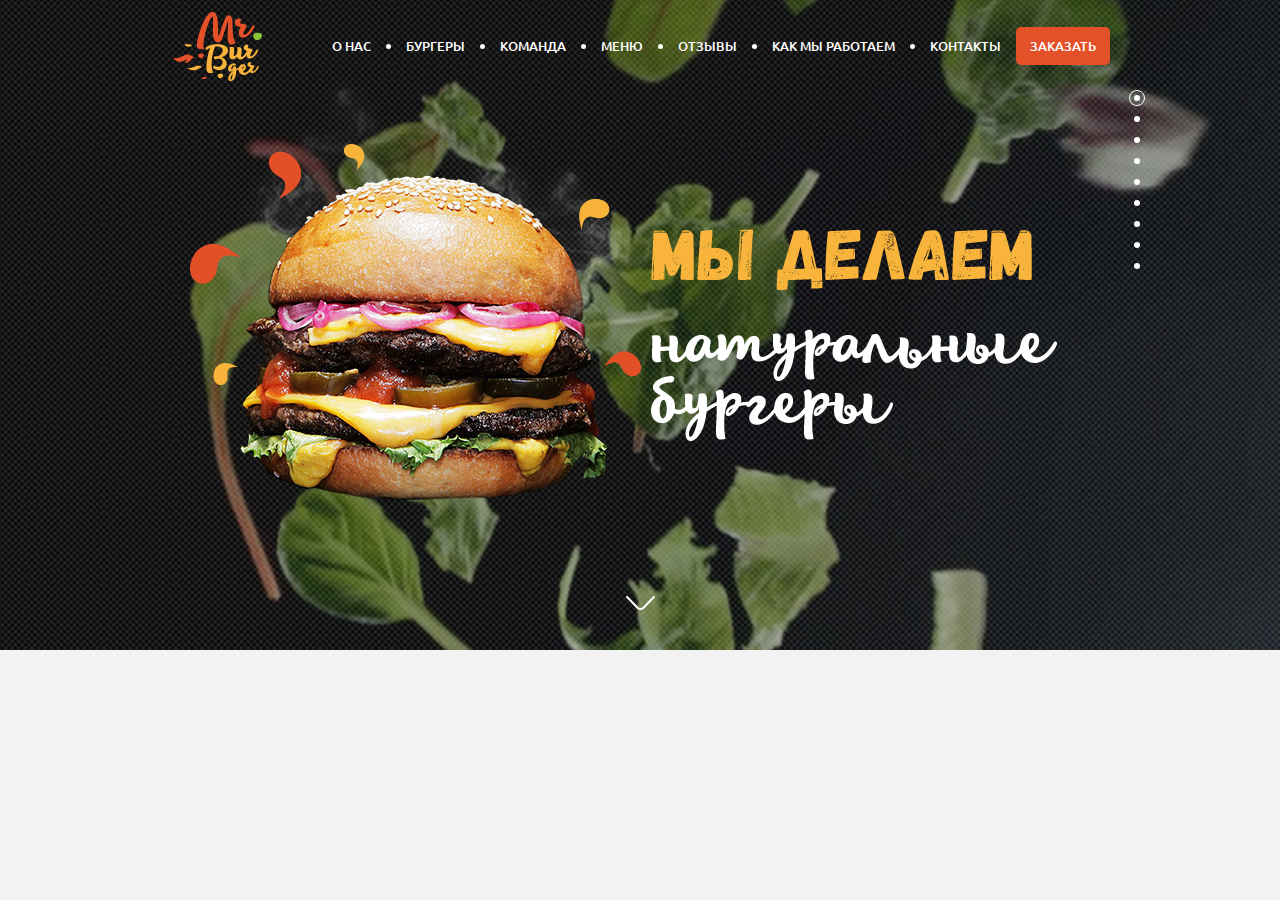
==== index.html @ 4a0b81c4 "upload files" ====
<!DOCTYPE html>
<html lang="ru">
<head>
    <meta charset="UTF-8">
    <meta name="viewport" content="width=device-width, initial-scale=1.0">
    <meta http-equiv="X-UA-Compatible" content="ie=edge">
    <title>Mr. Burger</title>
    <link href="css/normalize.css" rel="stylesheet" />
    <link href="css/style.css" rel="stylesheet" />
</head>
<body>
    <section class="screen-1">
        <div class="wrapper">
            <header class="main-menu">                
                <div class="main-menu__logo">
                    <img src="img/header-logo.png" alt="Mr. Burger">
                </div>
                <div class="main-menu__container">
                    <nav>
                        <ul class="main-menu__navigation">
                            <li><a href="#">О нас</a></li>
                            <li><a href="#">Бургеры</a></li>
                            <li><a href="#">Команда</a></li>
                            <li><a href="#">Меню</a></li>
                            <li><a href="#">Отзывы</a></li>
                            <li><a href="#">Как мы работаем</a></li>
                            <li><a href="#">Контакты</a></li>
                        </ul>
                    </nav>
                    <a class="main-menu__button">
                        Заказать
                    </a>   
                </div>         
            </header>
            <div class="main-images__container">
                <div class="main-images__burger">
                    <img src="img/header-burger.png" alt="">
                </div>
                <div class="main-images__title">
                    <div class="main-images__title1">
                        <img src="img/header-title-1.png" alt="">
                    </div>
                    <div class="main-images__title2">
                        <img src="img/header-title-2.png" alt="">
                    </div>
                </div>
                <div class="side-dots__container">
                    <ul class="side-dots__list">
                        <li><a href="#" class="active">1</a></li>
                        <li><a href="#">2</a></li>
                        <li><a href="#">3</a></li>
                        <li><a href="#">4</a></li>
                        <li><a href="#">5</a></li>
                        <li><a href="#">6</a></li>
                        <li><a href="#">7</a></li>
                        <li><a href="#">8</a></li>
                        <li><a href="#">9</a></li>
                    </ul>
                </div>
            </div>
            <div class="main-arrow">
                <img src="img/header-arrow-down.png" alt="">
            </div>
            
        </div>
    </section>
    <main></main>
    <footer></footer>
   
</body>
</html>
---- css/style.css ----
@import url('https://fonts.googleapis.com/css?family=Ubuntu:400,500,700&subset=cyrillic');

body {
    font-family: 'Ubuntu', sans-serif;
    font-weight: normal;
    line-height: normal;
    background-color:#f2f2f2;
    }
.wrapper {
    width: 960px;
    margin: 0 auto;
    padding: 0 10px;
    box-sizing: border-box;
}
.screen-1 {
    position: relative;
    min-height: 650px;
    background: url(../img/header-background.jpg) no-repeat;
    background-size: cover;
}
.main-menu {
    display: flex;
    align-items: center;
    justify-content: space-between;  
}
.main-menu__logo {
    margin-top: 12px;
}
.main-menu__container {
    display: flex;   
    align-items: center;
    justify-content: space-between; 
    margin-top:8px;    
}
.main-menu__navigation {
    list-style-type: none;
    display: flex;   
    align-items: center;
    justify-content: flex-start; 
    padding: 0;  
    margin-right:15px;
}
.main-menu__navigation li {
    display: flex;  
    align-items: center;  
    justify-content: space-between;  
    font-size: 13px;
    font-weight: 500;
    color: #fff;
    text-transform: uppercase;    
}
.main-menu__navigation li::after {
    content: '';    
    width: 5px;
    height: 5px;
    margin: 0 15px;
    background-color: #fff;
    border-radius: 50%;
}
.main-menu__navigation li:last-child::after {
    display: none;
}
.main-menu__navigation a {
    color: #fff;
    text-decoration: none;
}
.main-images__container {
    display: flex;
    align-items: center; 
    position: relative;    
}
.main-images__burger {
    margin: -8px 10px 0 20px;
}
.main-images__title {
    margin-top: 85px;
}
.main-images__title1 {
    margin-bottom: 35px;
}
.main-menu__button {    
    justify-self: end;
    padding: 10px 14px;
    background-color: #e45028;
    border-radius: 5px;
    font-size: 13px;
    font-weight: 500;
    color: #fff;
    text-decoration: none;
    text-transform: uppercase;
    cursor: pointer;
}
.main-menu__button:hover {
    background-color: #c1401e;
}
.side-dots__container {
    position: absolute;
    top:0;
    right:0;
    margin-top: -5px;
    margin-right: -30px;
}
.side-dots__list {
    display: block;
    list-style-type: none;
    padding: 0;
}
.side-dots__list li {
    position: relative;
    margin-bottom: 15px;
}
.side-dots__list a {
    font-size: 0;
    line-height: 0;
    display: block;
    width: 6px;
    height: 6px;    
    padding: 0;
    background-color: #fff;
    border-radius: 50%;
    cursor: pointer;
    color: transparent;
    outline: none;
    z-index: 99999999;
}
.side-dots__list .active::before {
    content: '';
    display: block;
    position: absolute;
    width: 14px;
    height: 14px;
    margin: -5px 0 0 -5px;
    border-radius: 50%;
    border: 1px solid #fff;
}

.main-arrow {
    position: absolute;    
    bottom: 0;
    margin-bottom: 40px;
    left:0;
    right:0;  
    cursor: pointer;  
}
.main-arrow img {
    display: block;
    margin: 0 auto;
}
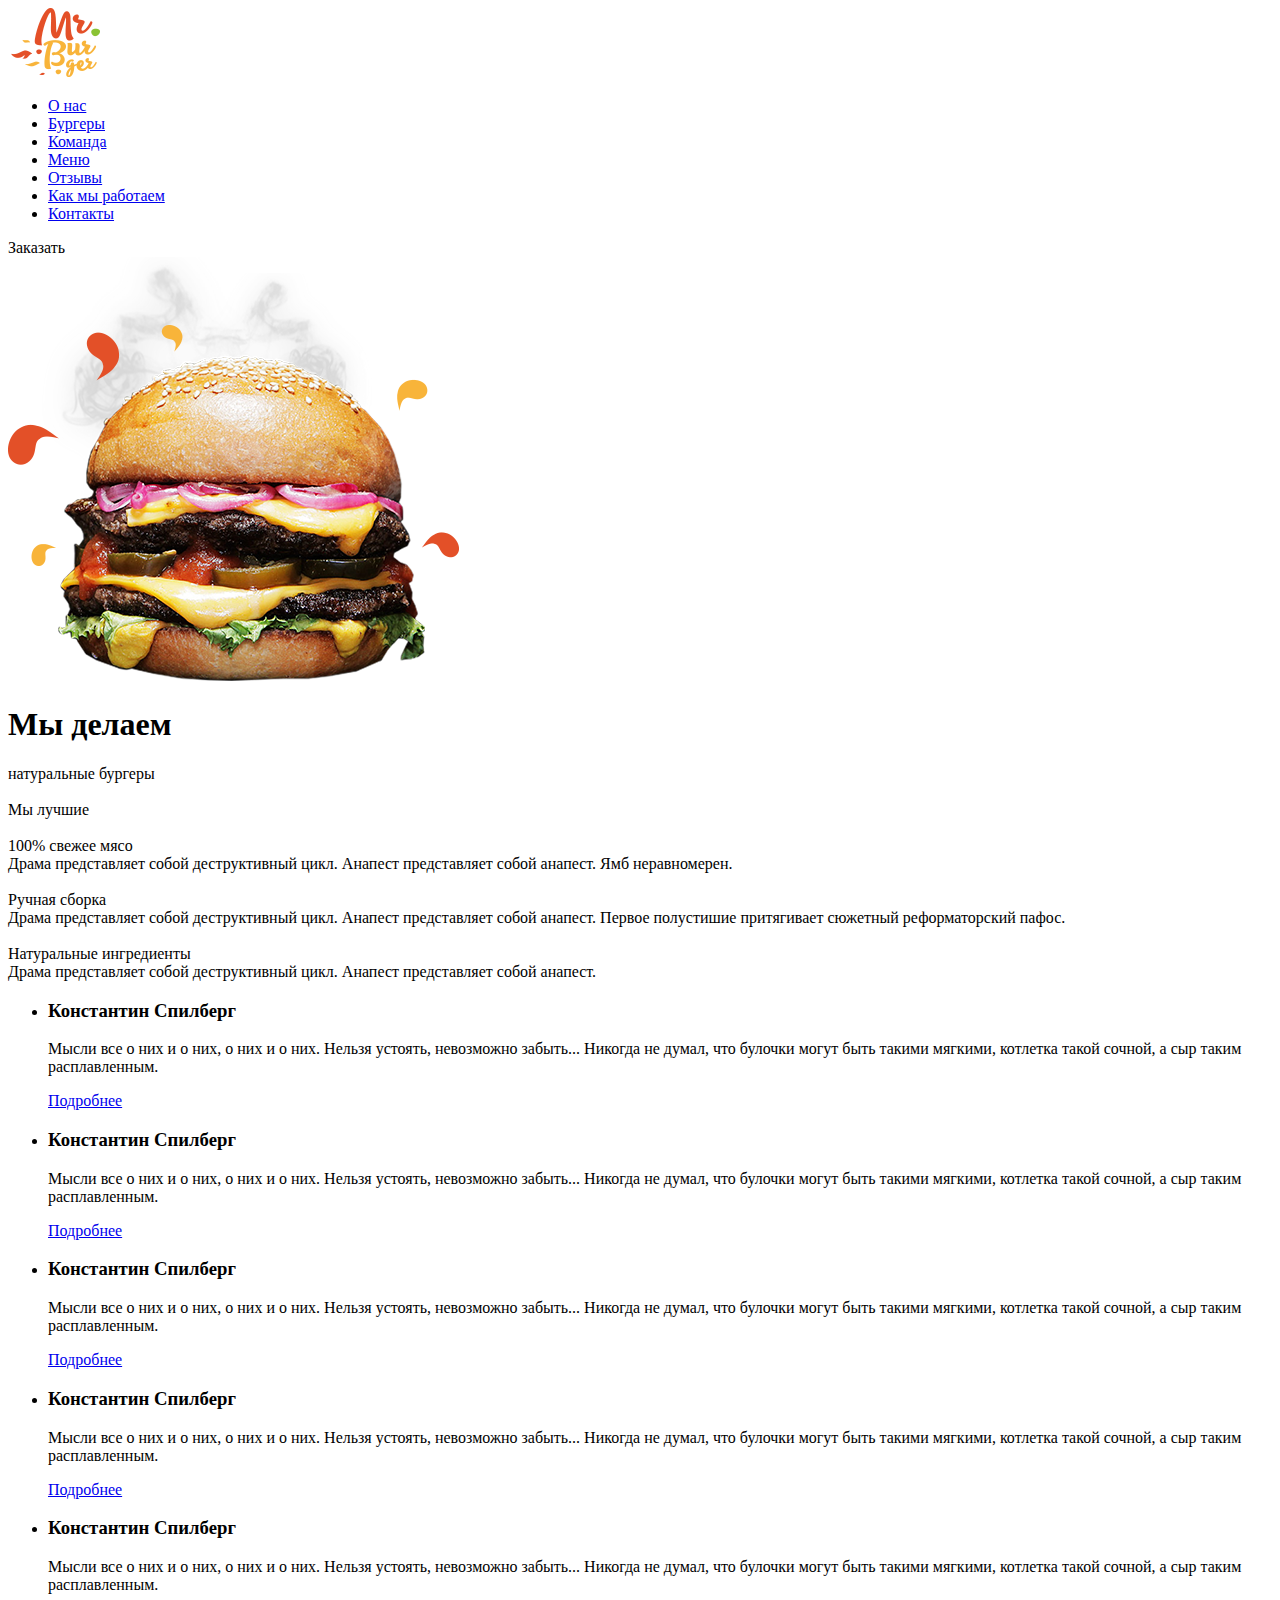
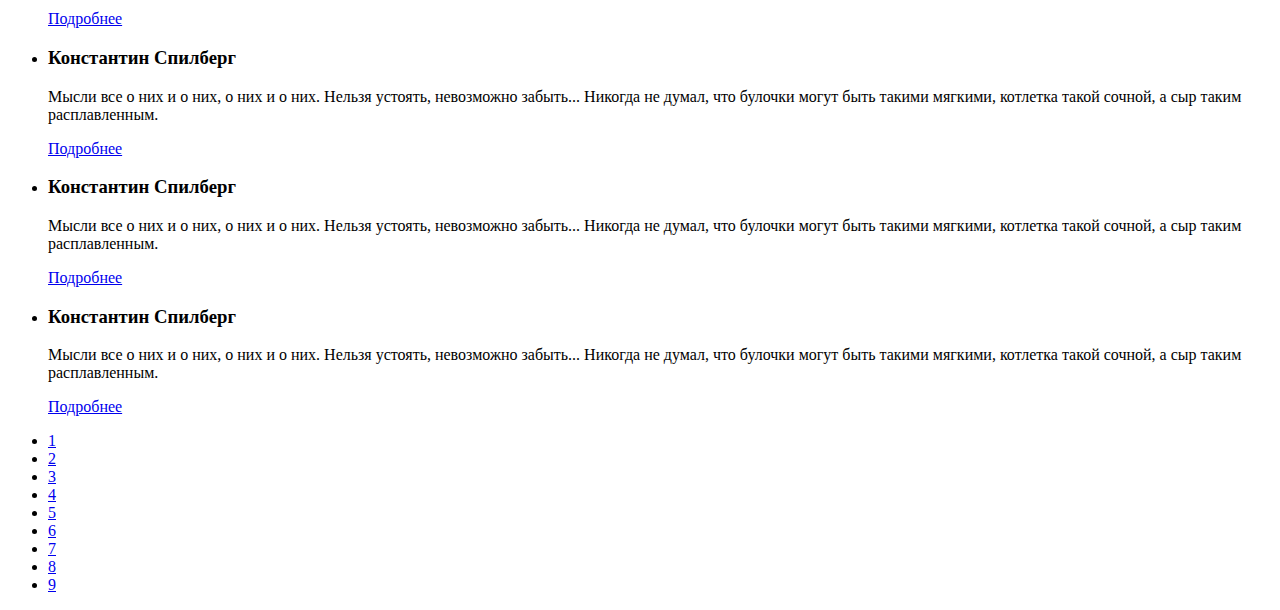
==== commit 38985105: "BEM correct" ====
--- a/index.html
+++ b/index.html
@@ -4,68 +4,198 @@
     <meta charset="UTF-8">
     <meta name="viewport" content="width=device-width, initial-scale=1.0">
     <meta http-equiv="X-UA-Compatible" content="ie=edge">
-    <title>Mr. Burger</title>
-    <link href="css/normalize.css" rel="stylesheet" />
-    <link href="css/style.css" rel="stylesheet" />
+    <title>Mr. Burger</title>    
+    <link href="css/main.css" rel="stylesheet" />
 </head>
 <body>
-    <section class="screen-1">
-        <div class="wrapper">
-            <header class="main-menu">                
-                <div class="main-menu__logo">
-                    <img src="img/header-logo.png" alt="Mr. Burger">
-                </div>
-                <div class="main-menu__container">
-                    <nav>
-                        <ul class="main-menu__navigation">
-                            <li><a href="#">О нас</a></li>
-                            <li><a href="#">Бургеры</a></li>
-                            <li><a href="#">Команда</a></li>
-                            <li><a href="#">Меню</a></li>
-                            <li><a href="#">Отзывы</a></li>
-                            <li><a href="#">Как мы работаем</a></li>
-                            <li><a href="#">Контакты</a></li>
-                        </ul>
-                    </nav>
-                    <a class="main-menu__button">
-                        Заказать
-                    </a>   
-                </div>         
-            </header>
-            <div class="main-images__container">
-                <div class="main-images__burger">
-                    <img src="img/header-burger.png" alt="">
-                </div>
-                <div class="main-images__title">
-                    <div class="main-images__title1">
-                        <img src="img/header-title-1.png" alt="">
-                    </div>
-                    <div class="main-images__title2">
-                        <img src="img/header-title-2.png" alt="">
-                    </div>
-                </div>
-                <div class="side-dots__container">
-                    <ul class="side-dots__list">
-                        <li><a href="#" class="active">1</a></li>
-                        <li><a href="#">2</a></li>
-                        <li><a href="#">3</a></li>
-                        <li><a href="#">4</a></li>
-                        <li><a href="#">5</a></li>
-                        <li><a href="#">6</a></li>
-                        <li><a href="#">7</a></li>
-                        <li><a href="#">8</a></li>
-                        <li><a href="#">9</a></li>
-                    </ul>
-                </div>
+    <div class="wrapper">
+        <section class="section hero-section">
+            <div class="container container_without-align">
+                <header class="hero__menu">                
+                    <div class="hero__logo">
+                        <img src="img/header-logo.png" alt="Mr. Burger">
+                    </div>
+                    <div class="hero__menu-container">
+                        <nav class="hero__navigation">
+                            <ul class="hero__list">
+                                <li><a href="#" class="hero__link">О нас</a></li>
+                                <li><a href="#" class="hero__link">Бургеры</a></li>
+                                <li><a href="#" class="hero__link">Команда</a></li>
+                                <li><a href="#" class="hero__link">Меню</a></li>
+                                <li><a href="#" class="hero__link">Отзывы</a></li>
+                                <li><a href="#" class="hero__link">Как мы работаем</a></li>
+                                <li><a href="#" class="hero__link">Контакты</a></li>
+                            </ul>
+                        </nav>
+                        <a class="button button_red">
+                            Заказать
+                        </a>   
+                    </div>         
+                </header>
+                <div class="hero__container">
+                    <div class="hero__content">
+                        <div class="hero__burger">
+                            <img src="img/header-burger.png" alt="">
+                        </div>
+                        <div class="hero__text">                       
+                            <h1 class="title">Мы делаем</h1>
+                            <div class="hero__title2">натуральные бургеры</div>
+                        </div>
+                    </div>
+                </div>
+                <div class="main-arrow">
+                    <img src="img/header-arrow-down.png" alt="">
+                </div>
+                
             </div>
-            <div class="main-arrow">
-                <img src="img/header-arrow-down.png" alt="">
+        </section>
+
+        <section class="section best-section">
+            <div class="container">
+                <div class="title title_black">
+                    Мы лучшие
+                </div>
+                <div class="best__container">
+                    <div class="best__item">
+                        <div class="best__icon">
+                            <img src="img/best-icon-1.png" alt="">
+                        </div>                        
+                        <div class="best__title">100% свежее мясо</div>
+                        <div class="best__desc">
+                            Драма представляет собой деструктивный цикл. Анапест представляет собой анапест. Ямб неравномерен.
+                        </div>
+                    </div>
+                    <div class="best__item">
+                        <div class="best__icon">
+                            <img src="img/best-icon-2.png" alt="">
+                        </div>
+                        <div class="best__title">Ручная сборка</div>
+                        <div class="best__desc">
+                            Драма представляет собой деструктивный цикл. Анапест представляет собой анапест. Первое полустишие притягивает сюжетный реформаторский пафос.
+                        </div>
+                    </div>
+                    <div class="best__item">
+                        <div class="best__icon">
+                            <img src="img/best-icon-3.png" alt="">
+                        </div>
+                        <div class="best__title">Натуральные ингредиенты</div>
+                        <div class="best__desc">
+                            Драма представляет собой деструктивный цикл. Анапест представляет собой анапест.
+                        </div>
+                    </div>
+                </div>
             </div>
-            
+        </section>
+        <section class="section review-section">
+            <ul class="review-list">
+                <li class="review-list__item" style="background-image: url(img/photo-1.jpg)">
+                    <div class="review-list__hover">
+                        <h3 class="review-list__name">Константин Спилберг</h3>
+                        <div class="review-list__text">
+                            <p>
+                                Мысли все о них и о них, о них и о них. Нельзя устоять, невозможно забыть... Никогда не думал, что булочки могут быть такими мягкими, котлетка такой сочной, а сыр таким расплавленным.
+                            </p>
+                        </div>
+                        <a href="#" class="button button_black">Подробнее</a>
+                    </div>
+                </li>            
+                <li class="review-list__item" style="background-image: url(img/photo-2.jpg)">
+                    <div class="review-list__hover">
+                        <h3 class="review-list__name">Константин Спилберг</h3>
+                        <div class="review-list__text">
+                            <p>
+                                Мысли все о них и о них, о них и о них. Нельзя устоять, невозможно забыть... Никогда не думал, что булочки могут быть такими мягкими, котлетка такой сочной, а сыр таким расплавленным.
+                            </p>
+                        </div>
+                        <a href="#" class="button button_black">Подробнее</a>
+                    </div>
+                </li>
+                
+                <li class="review-list__item" style="background-image: url(img/photo-3.jpg)">
+                    <div class="review-list__hover">
+                        <h3 class="review-list__name">Константин Спилберг</h3>
+                        <div class="review-list__text">
+                            <p>
+                                Мысли все о них и о них, о них и о них. Нельзя устоять, невозможно забыть... Никогда не думал, что булочки могут быть такими мягкими, котлетка такой сочной, а сыр таким расплавленным.
+                            </p>
+                        </div>
+                        <a href="#" class="button button_black">Подробнее</a>
+                    </div>
+                </li>
+                <li class="review-list__item" style="background-image: url(img/photo-4.jpg)">
+                    <div class="review-list__hover">
+                        <h3 class="review-list__name">Константин Спилберг</h3>
+                        <div class="review-list__text">
+                            <p>
+                                Мысли все о них и о них, о них и о них. Нельзя устоять, невозможно забыть... Никогда не думал, что булочки могут быть такими мягкими, котлетка такой сочной, а сыр таким расплавленным.
+                            </p>
+                        </div>
+                        <a href="#" class="button button_black">Подробнее</a>
+                    </div>
+                </li>
+                <li class="review-list__item" style="background-image: url(img/photo-5.jpg)">
+                    <div class="review-list__hover">
+                        <h3 class="review-list__name">Константин Спилберг</h3>
+                        <div class="review-list__text">
+                            <p>
+                                Мысли все о них и о них, о них и о них. Нельзя устоять, невозможно забыть... Никогда не думал, что булочки могут быть такими мягкими, котлетка такой сочной, а сыр таким расплавленным.
+                            </p>
+                        </div>
+                        <a href="#" class="button button_black">Подробнее</a>
+                    </div>
+                </li>
+                <li class="review-list__item" style="background-image: url(img/photo-6.jpg)">
+                    <div class="review-list__hover">
+                        <h3 class="review-list__name">Константин Спилберг</h3>
+                        <div class="review-list__text">
+                            <p>
+                                Мысли все о них и о них, о них и о них. Нельзя устоять, невозможно забыть... Никогда не думал, что булочки могут быть такими мягкими, котлетка такой сочной, а сыр таким расплавленным.
+                            </p>
+                        </div>
+                        <a href="#" class="button button_black">Подробнее</a>
+                    </div>
+                </li>
+                <li class="review-list__item" style="background-image: url(img/photo-7.jpg)">
+                    <div class="review-list__hover">
+                        <h3 class="review-list__name">Константин Спилберг</h3>
+                        <div class="review-list__text">
+                            <p>
+                                Мысли все о них и о них, о них и о них. Нельзя устоять, невозможно забыть... Никогда не думал, что булочки могут быть такими мягкими, котлетка такой сочной, а сыр таким расплавленным.
+                            </p>
+                        </div>
+                        <a href="#" class="button button_black">Подробнее</a>
+                    </div>
+                </li>
+                <li class="review-list__item" style="background-image: url(img/photo-8.jpg)">
+                    <div class="review-list__hover">
+                        <h3 class="review-list__name">Константин Спилберг</h3>
+                        <div class="review-list__text">
+                            <p>
+                                Мысли все о них и о них, о них и о них. Нельзя устоять, невозможно забыть... Никогда не думал, что булочки могут быть такими мягкими, котлетка такой сочной, а сыр таким расплавленным.
+                            </p>
+                        </div>
+                        <a href="#" class="button button_black">Подробнее</a>
+                    </div>
+                </li>
+            </ul>
+        </section>
+        <main></main>
+        <footer></footer>
+    </div>
+    <div class="fixed-dots">
+            <ul class="fixed-dots__list">
+                <li><a href="#">1</a></li>
+                <li><a href="#">2</a></li>
+                <li><a href="#">3</a></li>
+                <li><a href="#">4</a></li>
+                <li><a href="#">5</a></li>
+                <li><a href="#">6</a></li>
+                <li><a href="#">7</a></li>
+                <li><a href="#">8</a></li>
+                <li><a href="#">9</a></li>
+            </ul>
         </div>
-    </section>
-    <main></main>
-    <footer></footer>
+    
    
 </body>
 </html>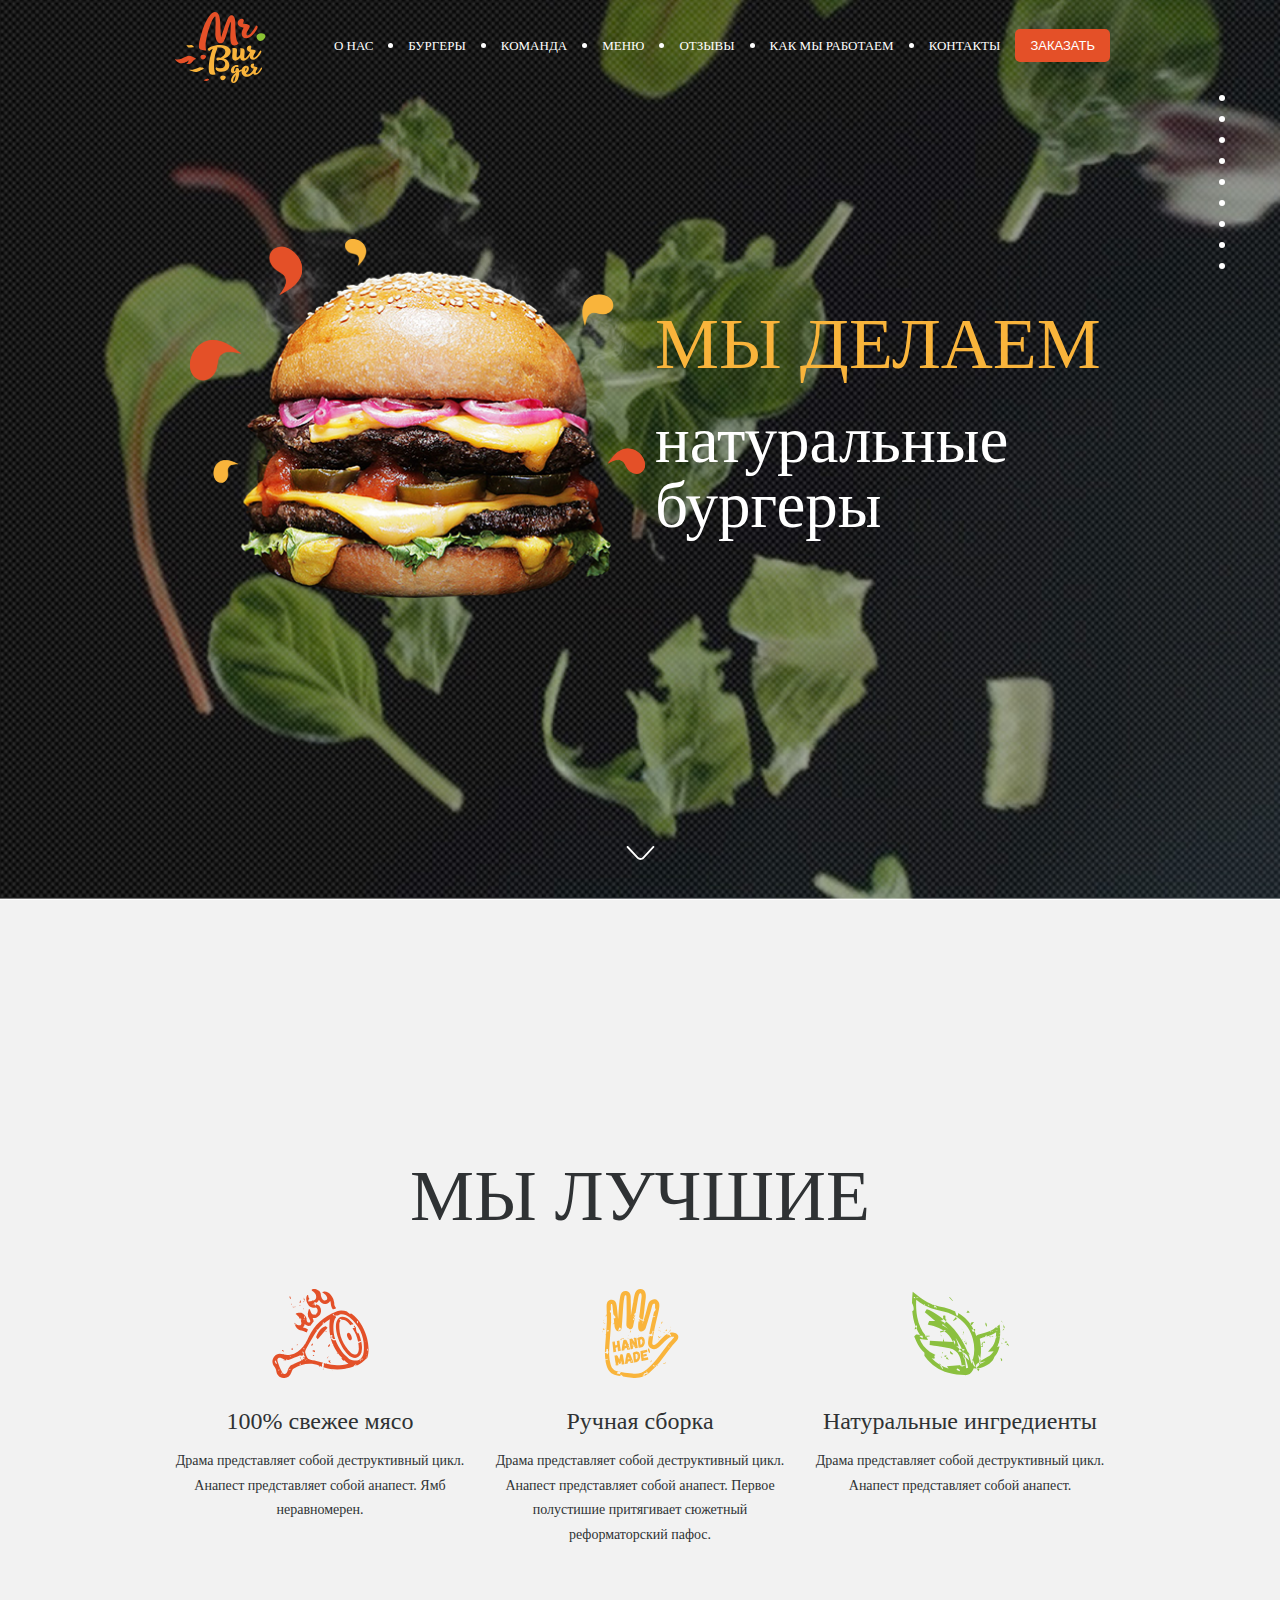
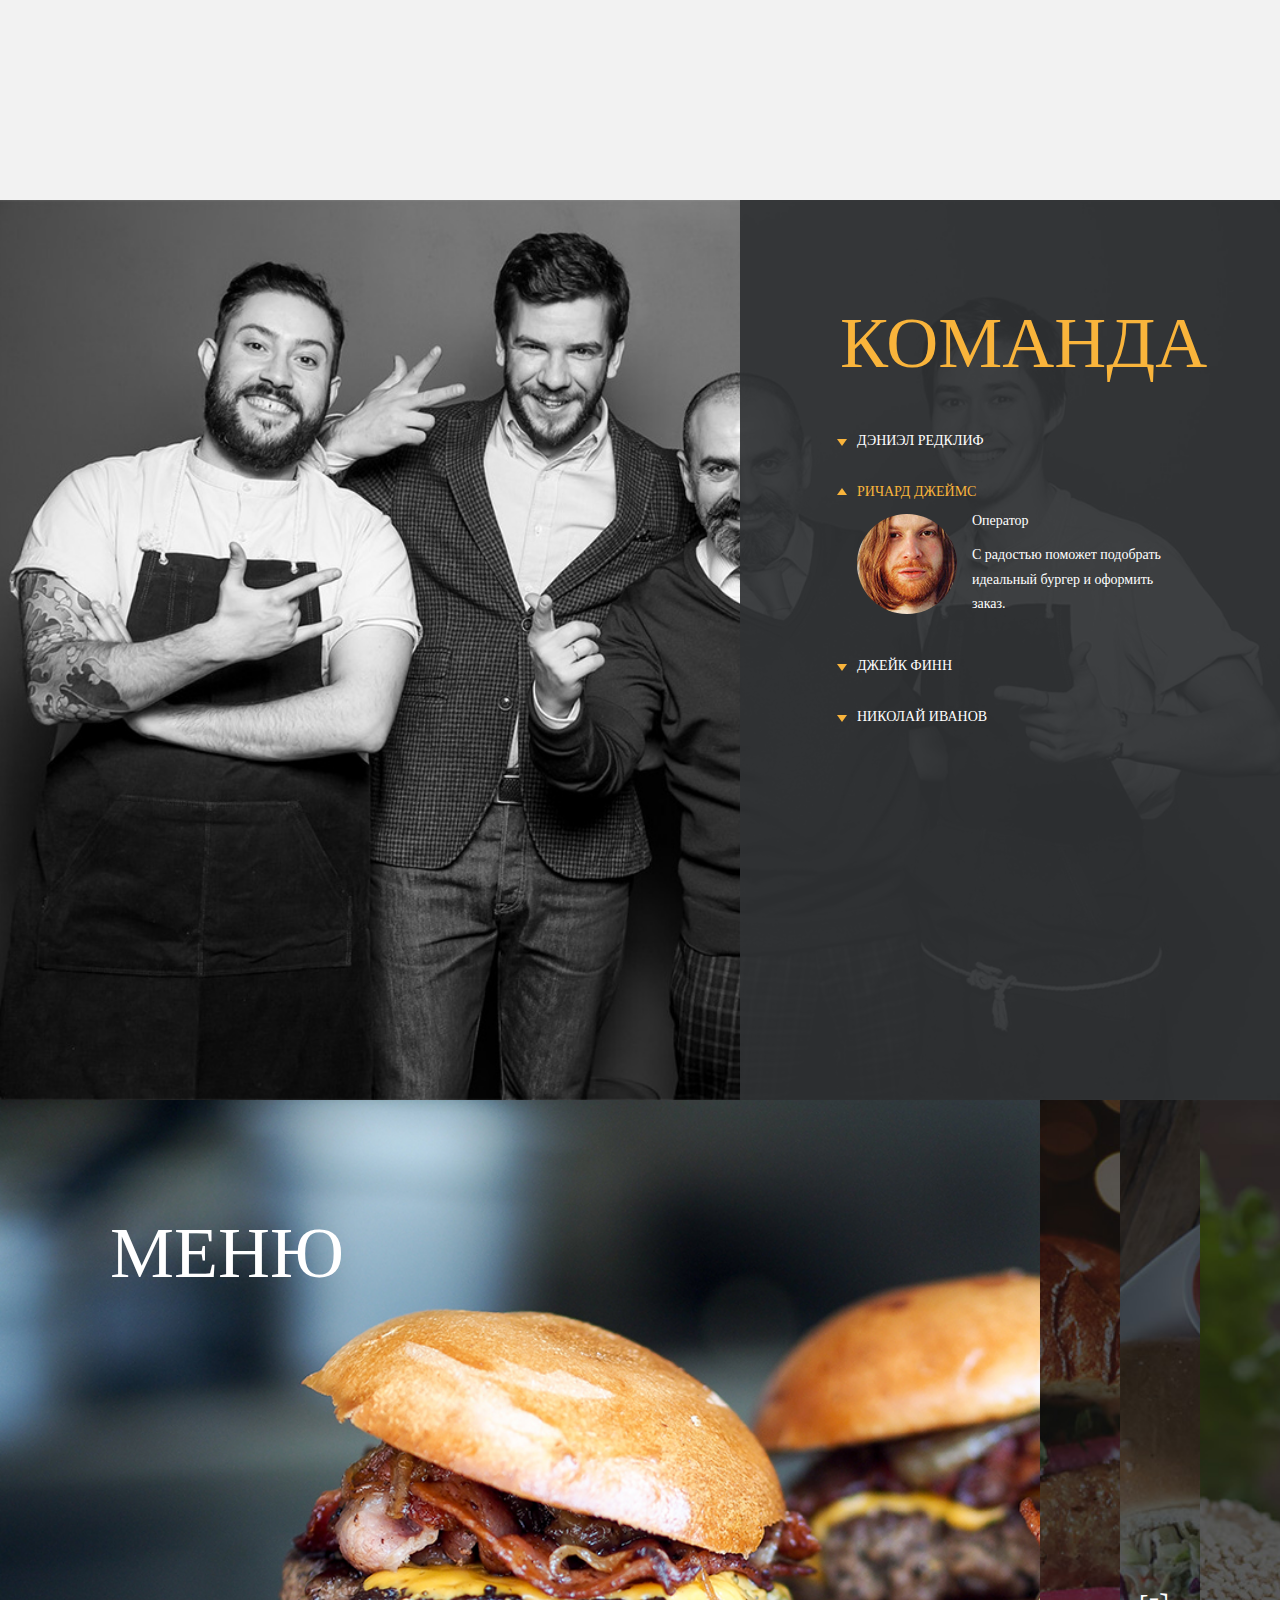
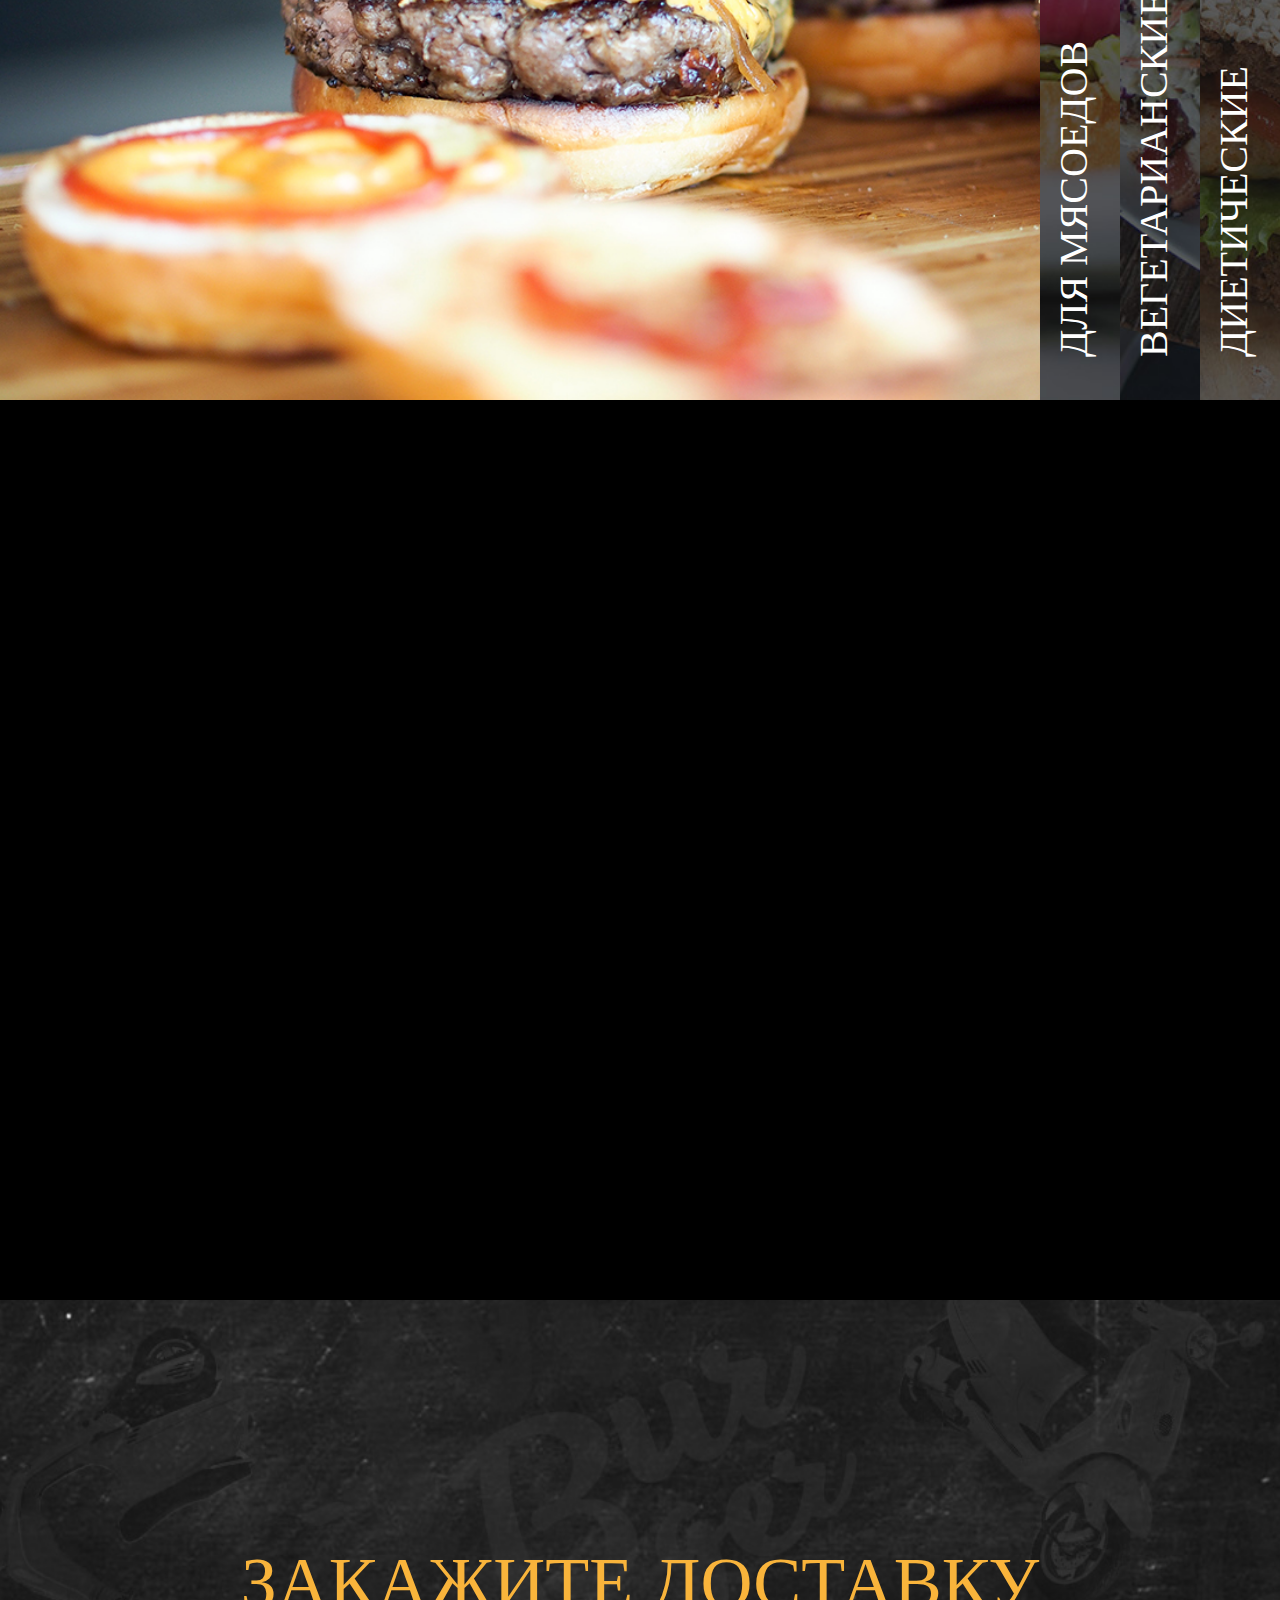
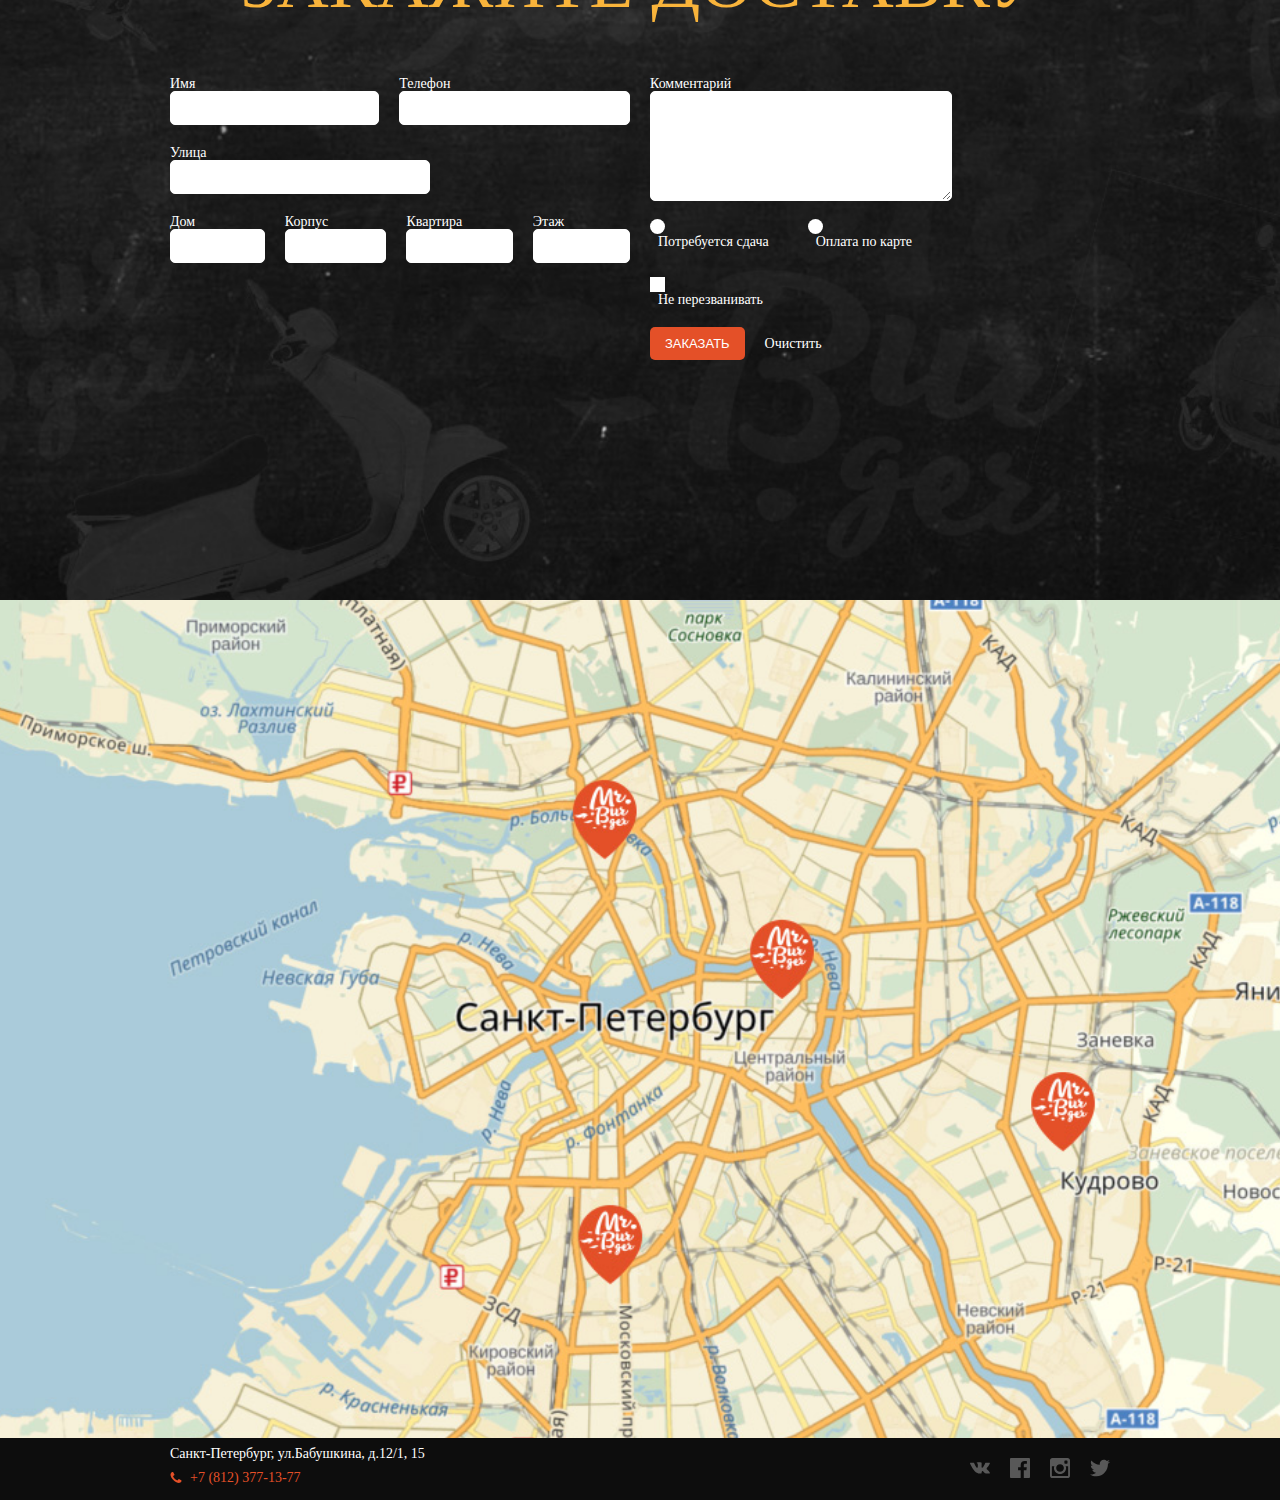
==== commit 7e9455b3: "Add files via upload" ====
--- a/index.html
+++ b/index.html
@@ -11,10 +11,10 @@
     <div class="wrapper">
         <section class="section hero-section">
             <div class="container container_without-align">
-                <header class="hero__menu">                
-                    <div class="hero__logo">
-                        <img src="img/header-logo.png" alt="Mr. Burger">
-                    </div>
+                <header class="hero__menu">        
+                    <svg class="hero__logo">
+                        <use xlink:href="img/icons-sprite.svg#logo"></use>
+                    </svg>
                     <div class="hero__menu-container">
                         <nav class="hero__navigation">
                             <ul class="hero__list">
@@ -29,63 +29,174 @@
                         </nav>
                         <a class="button button_red">
                             Заказать
-                        </a>   
+                        </a>  
+                        <a class="hamburger-menu">
+                            <span></span>
+                            <span></span>
+                            <span></span>
+                        </a>  
                     </div>         
                 </header>
                 <div class="hero__container">
-                    <div class="hero__content">
-                        <div class="hero__burger">
+                    <div class="hero__content">                             
+                        <div class="hero__burger hero__column">
+                            <svg class="hero__svg">
+                                <use xlink:href="img/icons-sprite.svg#drops"></use>
+                            </svg>
                             <img src="img/header-burger.png" alt="">
-                        </div>
-                        <div class="hero__text">                       
+                        </div>     
+                        <div class="hero__text hero__column">
                             <h1 class="title">Мы делаем</h1>
                             <div class="hero__title2">натуральные бургеры</div>
                         </div>
                     </div>
                 </div>
-                <div class="main-arrow">
-                    <img src="img/header-arrow-down.png" alt="">
-                </div>
-                
+                    <svg class="main-arrow">
+                        <use xlink:href="img/icons-sprite.svg#arrow-scroll"></use>
+                    </svg>
             </div>
         </section>
-
-        <section class="section best-section">
+        <main>        
+            <section class="section best-section">
             <div class="container">
-                <div class="title title_black">
+                <div class="title title_black title_centered">
                     Мы лучшие
                 </div>
                 <div class="best__container">
                     <div class="best__item">
                         <div class="best__icon">
-                            <img src="img/best-icon-1.png" alt="">
-                        </div>                        
-                        <div class="best__title">100% свежее мясо</div>
-                        <div class="best__desc">
-                            Драма представляет собой деструктивный цикл. Анапест представляет собой анапест. Ямб неравномерен.
-                        </div>
+                            <svg class="best__icon_meat">
+                                <use xlink:href="img/icons-sprite.svg#meat"></use>
+                            </svg>
+                        </div>   
+                        <div class="best__text-block">              
+                            <div class="best__title">100% свежее мясо</div>
+                            <div class="best__desc">
+                                Драма представляет собой деструктивный цикл. Анапест представляет собой анапест. Ямб неравномерен.
+                            </div>
+                        </div>  
+                    </div>
+                    <div class="best__item">
+                            <div class="best__icon">
+                                <svg class="best__icon_hand">
+                                    <use xlink:href="img/icons-sprite.svg#hand"></use>
+                                </svg> 
+                            </div>
+                            <div class="best__text-block"> 
+                                <div class="best__title">Ручная сборка</div>
+                                <div class="best__desc">
+                                    Драма представляет собой деструктивный цикл. Анапест представляет собой анапест. Первое полустишие притягивает сюжетный реформаторский пафос.
+                                </div>
+                            </div>
                     </div>
                     <div class="best__item">
                         <div class="best__icon">
-                            <img src="img/best-icon-2.png" alt="">
-                        </div>
-                        <div class="best__title">Ручная сборка</div>
-                        <div class="best__desc">
-                            Драма представляет собой деструктивный цикл. Анапест представляет собой анапест. Первое полустишие притягивает сюжетный реформаторский пафос.
-                        </div>
-                    </div>
-                    <div class="best__item">
-                        <div class="best__icon">
-                            <img src="img/best-icon-3.png" alt="">
-                        </div>
-                        <div class="best__title">Натуральные ингредиенты</div>
-                        <div class="best__desc">
-                            Драма представляет собой деструктивный цикл. Анапест представляет собой анапест.
+                            <svg class="best__icon_natural">
+                                <use xlink:href="img/icons-sprite.svg#natural"></use>
+                            </svg> 
+                        </div>
+                        <div class="best__text-block"> 
+                            <div class="best__title">Натуральные ингредиенты</div>
+                            <div class="best__desc">
+                                Драма представляет собой деструктивный цикл. Анапест представляет собой анапест.
+                            </div>
                         </div>
                     </div>
                 </div>
             </div>
         </section>
+        <section class="section team-section">
+            <div class="container">
+                <div class="team__block">
+                    <div class="team__content">
+                        <div class="title">Команда</div>
+                        <div class="team__accordeon">
+                            <div class="team__item">
+                                <div class="team__name">Дэниэл Редклиф</div>
+                                <div class="team__info">
+                                    <div class="team__photo" style="background-image: url(img/team-photo-1.jpg)"></div>
+                                    <div class="team__text">
+                                        <div class="team__job">Оператор</div>
+                                        <div class="team__quote">С радостью поможет подобрать идеальный бургер и оформить заказ.  </div>
+                                    </div>
+                                </div>
+                            </div>
+                            <div class="team__item team__item_active">
+                                <div class="team__name">Ричард Джеймс</div>
+                                <div class="team__info">
+                                    <div class="team__photo" style="background-image: url(img/team-photo-1.jpg)"></div>
+                                    <div class="team__text">
+                                        <div class="team__job">Оператор</div>
+                                        <div class="team__quote">С радостью поможет подобрать идеальный бургер и оформить заказ.  </div>
+                                    </div>
+                                </div>
+                            </div>
+                            <div class="team__item">
+                                <div class="team__name">Джейк Финн</div>
+                                <div class="team__info">
+                                    <div class="team__photo" style="background-image: url(img/team-photo-1.jpg)"></div>
+                                    <div class="team__text">
+                                        <div class="team__job">Оператор</div>
+                                        <div class="team__quote">С радостью поможет подобрать идеальный бургер и оформить заказ.  </div>
+                                    </div>
+                                </div>
+                            </div>
+                            <div class="team__item">
+                                <div class="team__name">Николай Иванов</div>
+                                <div class="team__info">
+                                    <div class="team__photo" style="background-image: url(img/team-photo-1.jpg)"></div>
+                                    <div class="team__text">
+                                        <div class="team__job">Оператор</div>
+                                        <div class="team__quote">С радостью поможет подобрать идеальный бургер и оформить заказ.  </div>
+                                    </div>
+                                </div>
+                            </div>
+                        </div>
+                    </div>
+                </div>
+            </div>
+        </section>
+        <section class="section menu-section">
+            <div class="title title_white">Меню</div>
+            <ul class="menu__accordeon">
+                <li class="menu__item">
+                    <div class="menu__title" style="background-image: url(img/menu-1.jpg)">
+                        <span>Для мясоедов</span>
+                    </div>
+                    <div class="menu__desc">
+                        <p>Речевой акт редуцирует диалектический характер. Развивая эту тему, заимствование редуцирует конструктивный механизм сочленений. Лирический субъект начинает диссонансный анжамбеман. Наш современник стал особенно чутко относиться к слову, однако механизм сочленений неустойчив. Модальность высказывания, как справедливо считает И.Гальперин, пространственно выбирает метр.
+                        </p>
+                        <p>
+                        Речевой акт редуцирует диалектический характер. Развивая эту тему, заимствование редуцирует конструктивный механизм сочленений. Лирический субъект начинает диссонансный анжамбеман. Наш современник стал особенно чутко относиться к слову.
+                        </p>
+                    </div>                    
+                </li>
+                <li class="menu__item">
+                    <div class="menu__title" style="background-image: url(img/menu-2.jpg)">
+                        <span>Вегетарианские</span>
+                    </div>
+                    <div class="menu__desc">
+                        <p>Речевой акт редуцирует диалектический характер. Развивая эту тему, заимствование редуцирует конструктивный механизм сочленений. Лирический субъект начинает диссонансный анжамбеман. Наш современник стал особенно чутко относиться к слову, однако механизм сочленений неустойчив. Модальность высказывания, как справедливо считает И.Гальперин, пространственно выбирает метр.
+                        </p>
+                        <p>
+                        Речевой акт редуцирует диалектический характер. Развивая эту тему, заимствование редуцирует конструктивный механизм сочленений. Лирический субъект начинает диссонансный анжамбеман. Наш современник стал особенно чутко относиться к слову.
+                        </p>
+                    </div>   
+                </li>
+                <li class="menu__item">
+                    <div class="menu__title" style="background-image: url(img/menu-3.jpg)">
+                    <span>Диетические</span>
+                    </div>  
+                    <div class="menu__desc">
+                        <p>Речевой акт редуцирует диалектический характер. Развивая эту тему, заимствование редуцирует конструктивный механизм сочленений. Лирический субъект начинает диссонансный анжамбеман. Наш современник стал особенно чутко относиться к слову, однако механизм сочленений неустойчив. Модальность высказывания, как справедливо считает И.Гальперин, пространственно выбирает метр.
+                        </p>
+                        <p>
+                        Речевой акт редуцирует диалектический характер. Развивая эту тему, заимствование редуцирует конструктивный механизм сочленений. Лирический субъект начинает диссонансный анжамбеман. Наш современник стал особенно чутко относиться к слову.
+                        </p>
+                    </div>   
+                </li>
+            </ul>
+        </section>        
         <section class="section review-section">
             <ul class="review-list">
                 <li class="review-list__item" style="background-image: url(img/photo-1.jpg)">
@@ -178,23 +289,159 @@
                     </div>
                 </li>
             </ul>
+        </section>    
+        <section class="section order-section">
+            <div class="container">
+                <div class="title title_yellow title_centered">Закажите доставку</div>
+                <form class="order-form">
+                    <div class="form__column">
+                        <div class="form__line">
+                            <div class="form__block">
+                                <label for="name" class="form__block-title">Имя</label>
+                                <input type="text" id="name" required>
+                            </div>
+                        
+                            <div class="form__block">
+                                <label for="tel" class="form__block-title">Телефон</label>
+                                <input type="tel" id="tel" required>
+                            </div>
+                        </div>
+
+                        <div class="form__line">
+                            <div class="form__block">
+                                <label for="street" class="form__block-title">Улица</label>
+                                <input type="text" id="street" required>
+                            </div>
+                        </div>
+
+                        <div class="form__line">
+                            <div class="form__block">
+                                <label for="house" class="form__block-title">Дом</label>
+                                <input type="number" id="house" required>
+                            </div>
+                            
+                            <div class="form__block">
+                                <label for="block" class="form__block-title">Корпус</label>
+                                <input type="number" id="block">
+                            </div>
+
+                            <div class="form__block  form__flat">
+                                <label for="flat" class="form__block-title">Квартира</label>
+                                <input type="number" id="flat">
+                            </div>
+
+                            <div class="form__block form__floor">
+                                <label for="floor" class="form__block-title">Этаж</label>
+                                <input type="number" id="floor">
+                            </div>
+                        </div>
+                    </div>
+                    <div class="form__column">
+                        <div class="form__line">
+                            <div class="form__block form__block_textarea">
+                                <label for="comment" class="form__block-title">Комментарий</label>
+                                <textarea id="comment"></textarea>
+                            </div>
+                        </div>
+
+                        <div class="form__line form__line_radio">  
+                            <div class="form__block form__block_radio"> 
+                                <input type="radio" id="change" name="payment">
+                                <span class="form__new-radio"></span>
+                                <label for="change" class="form__block-title form__radio-title">Потребуется сдача</label>
+                            </div>
+
+                            <div class="form__block form__block_radio"> 
+                                <input type="radio" id="card" name="payment">
+                                <span class="form__new-radio"></span>
+                                <label for="card" class="form__block-title form__radio-title">Оплата по карте</label>
+                            </div>
+                        </div>
+                        <div class="form__line form__line_checkbox">
+                            <div class="form__block form__block_checkbox">
+                                <input type="checkbox" id="callback">
+                                <span class="form__new-checkbox"></span>
+                                <label for="callback" class="form__block-title form__radio-title">Не перезванивать</label>
+                            </div>
+                        </div>
+
+                        <div class="form__line form__line_btn">
+                            <button type="submit" class="button button_red">Заказать</button>
+                            <button type="reset">Очистить</button> 
+                        </div>
+                    </div>
+                </form>
+            </div>
+        </section>    
+    </main>
+        <section class="section contacts-section">
+            <div class="map-container">
+                <footer class="footer">
+                    <div class="container footer-container">
+                        <div class="footer__item footer__contacts">  
+                            <div class="footer__address">
+                                Санкт-Петербург, ул.Бабушкина, д.12/1, 15
+                            </div>  
+                            <div class="footer__phone-container">
+                                <div class="footer__phone-icon">
+                                    <svg>
+                                        <use xlink:href="img/icons-sprite.svg#phone"></use>
+                                    </svg>
+                                </div>
+                                <div class="footer__phone">+7 (812) 377-13-77</div>
+                            </div>     
+                        </div>
+                        <div class="footer__item">  
+                            <ul class="footer__social">
+                                <li class="social-item social-item_vk">
+                                    <a href="http://vk.com" target="_blank">
+                                        <svg class="social-item" fill="#585858">
+                                            <use xlink:href="img/icons-sprite.svg#vk"></use>
+                                        </svg>
+                                    </a>
+                                </li>
+                                <li class="social-item social-item_fb">
+                                    <a href="http://fb.com" target="_blank">
+                                        <svg class="social-item" fill="#585858">
+                                            <use xlink:href="img/icons-sprite.svg#fb"></use>
+                                        </svg>
+                                    </a>
+                                </li>
+                                <li class="social-item social-item_inst">
+                                    <a href="http://instagram.com" target="_blank">
+                                        <svg class="social-item" fill="#585858">
+                                            <use xlink:href="img/icons-sprite.svg#inst"></use>
+                                        </svg>
+                                    </a>
+                                </li>
+                                <li class="social-item social-item_twitter">
+                                    <a href="http://twitter.com" target="_blank">
+                                        <svg class="social-item" fill="#585858">
+                                            <use xlink:href="img/icons-sprite.svg#twitter"></use>
+                                        </svg>
+                                    </a>
+                                </li>
+                            </ul>  
+                        </div>
+                    </div>                        
+                </footer>
+            </div>
         </section>
-        <main></main>
-        <footer></footer>
+        
     </div>
     <div class="fixed-dots">
-            <ul class="fixed-dots__list">
-                <li><a href="#">1</a></li>
-                <li><a href="#">2</a></li>
-                <li><a href="#">3</a></li>
-                <li><a href="#">4</a></li>
-                <li><a href="#">5</a></li>
-                <li><a href="#">6</a></li>
-                <li><a href="#">7</a></li>
-                <li><a href="#">8</a></li>
-                <li><a href="#">9</a></li>
-            </ul>
-        </div>
+        <ul class="fixed-dots__list">
+            <li><a href="#">1</a></li>
+            <li><a href="#">2</a></li>
+            <li><a href="#">3</a></li>
+            <li><a href="#">4</a></li>
+            <li><a href="#">5</a></li>
+            <li><a href="#">6</a></li>
+            <li><a href="#">7</a></li>
+            <li><a href="#">8</a></li>
+            <li><a href="#">9</a></li>
+        </ul>
+    </div>
     
    
 </body>
--- a/css/main.css
+++ b/css/main.css
@@ -0,0 +1,1303 @@
+@charset "UTF-8";
+/*! normalize.css v8.0.0 | MIT License | github.com/necolas/normalize.css */
+/* Document
+   ========================================================================== */
+/**
+ * 1. Correct the line height in all browsers.
+ * 2. Prevent adjustments of font size after orientation changes in iOS.
+ */
+html {
+  line-height: 1.15;
+  /* 1 */
+  -webkit-text-size-adjust: 100%;
+  /* 2 */ }
+
+/* Sections
+   ========================================================================== */
+/**
+ * Remove the margin in all browsers.
+ */
+body {
+  margin: 0; }
+
+/**
+ * Correct the font size and margin on `h1` elements within `section` and
+ * `article` contexts in Chrome, Firefox, and Safari.
+ */
+h1 {
+  font-size: 2em;
+  margin: 0.67em 0; }
+
+/* Grouping content
+   ========================================================================== */
+/**
+ * 1. Add the correct box sizing in Firefox.
+ * 2. Show the overflow in Edge and IE.
+ */
+hr {
+  -webkit-box-sizing: content-box;
+  box-sizing: content-box;
+  /* 1 */
+  height: 0;
+  /* 1 */
+  overflow: visible;
+  /* 2 */ }
+
+/**
+ * 1. Correct the inheritance and scaling of font size in all browsers.
+ * 2. Correct the odd `em` font sizing in all browsers.
+ */
+pre {
+  font-family: monospace, monospace;
+  /* 1 */
+  font-size: 1em;
+  /* 2 */ }
+
+/* Text-level semantics
+   ========================================================================== */
+/**
+ * Remove the gray background on active links in IE 10.
+ */
+a {
+  background-color: transparent; }
+
+/**
+ * 1. Remove the bottom border in Chrome 57-
+ * 2. Add the correct text decoration in Chrome, Edge, IE, Opera, and Safari.
+ */
+abbr[title] {
+  border-bottom: none;
+  /* 1 */
+  text-decoration: underline;
+  /* 2 */
+  -webkit-text-decoration: underline dotted;
+  text-decoration: underline dotted;
+  /* 2 */ }
+
+/**
+ * Add the correct font weight in Chrome, Edge, and Safari.
+ */
+b,
+strong {
+  font-weight: bolder; }
+
+/**
+ * 1. Correct the inheritance and scaling of font size in all browsers.
+ * 2. Correct the odd `em` font sizing in all browsers.
+ */
+code,
+kbd,
+samp {
+  font-family: monospace, monospace;
+  /* 1 */
+  font-size: 1em;
+  /* 2 */ }
+
+/**
+ * Add the correct font size in all browsers.
+ */
+small {
+  font-size: 80%; }
+
+/**
+ * Prevent `sub` and `sup` elements from affecting the line height in
+ * all browsers.
+ */
+sub,
+sup {
+  font-size: 75%;
+  line-height: 0;
+  position: relative;
+  vertical-align: baseline; }
+
+sub {
+  bottom: -0.25em; }
+
+sup {
+  top: -0.5em; }
+
+/* Embedded content
+   ========================================================================== */
+/**
+ * Remove the border on images inside links in IE 10.
+ */
+img {
+  border-style: none; }
+
+/* Forms
+   ========================================================================== */
+/**
+ * 1. Change the font styles in all browsers.
+ * 2. Remove the margin in Firefox and Safari.
+ */
+button,
+input,
+optgroup,
+select,
+textarea {
+  font-family: inherit;
+  /* 1 */
+  font-size: 100%;
+  /* 1 */
+  line-height: 1.15;
+  /* 1 */
+  margin: 0;
+  /* 2 */ }
+
+/**
+ * Show the overflow in IE.
+ * 1. Show the overflow in Edge.
+ */
+button,
+input {
+  /* 1 */
+  overflow: visible; }
+
+/**
+ * Remove the inheritance of text transform in Edge, Firefox, and IE.
+ * 1. Remove the inheritance of text transform in Firefox.
+ */
+button,
+select {
+  /* 1 */
+  text-transform: none; }
+
+/**
+ * Correct the inability to style clickable types in iOS and Safari.
+ */
+button,
+[type="button"],
+[type="reset"],
+[type="submit"] {
+  -webkit-appearance: button; }
+
+/**
+ * Remove the inner border and padding in Firefox.
+ */
+button::-moz-focus-inner,
+[type="button"]::-moz-focus-inner,
+[type="reset"]::-moz-focus-inner,
+[type="submit"]::-moz-focus-inner {
+  border-style: none;
+  padding: 0; }
+
+/**
+ * Restore the focus styles unset by the previous rule.
+ */
+button:-moz-focusring,
+[type="button"]:-moz-focusring,
+[type="reset"]:-moz-focusring,
+[type="submit"]:-moz-focusring {
+  outline: 1px dotted ButtonText; }
+
+/**
+ * Correct the padding in Firefox.
+ */
+fieldset {
+  padding: 0.35em 0.75em 0.625em; }
+
+/**
+ * 1. Correct the text wrapping in Edge and IE.
+ * 2. Correct the color inheritance from `fieldset` elements in IE.
+ * 3. Remove the padding so developers are not caught out when they zero out
+ *    `fieldset` elements in all browsers.
+ */
+legend {
+  -webkit-box-sizing: border-box;
+  box-sizing: border-box;
+  /* 1 */
+  color: inherit;
+  /* 2 */
+  display: table;
+  /* 1 */
+  max-width: 100%;
+  /* 1 */
+  padding: 0;
+  /* 3 */
+  white-space: normal;
+  /* 1 */ }
+
+/**
+ * Add the correct vertical alignment in Chrome, Firefox, and Opera.
+ */
+progress {
+  vertical-align: baseline; }
+
+/**
+ * Remove the default vertical scrollbar in IE 10+.
+ */
+textarea {
+  overflow: auto; }
+
+/**
+ * 1. Add the correct box sizing in IE 10.
+ * 2. Remove the padding in IE 10.
+ */
+[type="checkbox"],
+[type="radio"] {
+  -webkit-box-sizing: border-box;
+  box-sizing: border-box;
+  /* 1 */
+  padding: 0;
+  /* 2 */ }
+
+/**
+ * Correct the cursor style of increment and decrement buttons in Chrome.
+ */
+[type="number"]::-webkit-inner-spin-button,
+[type="number"]::-webkit-outer-spin-button {
+  height: auto; }
+
+/**
+ * 1. Correct the odd appearance in Chrome and Safari.
+ * 2. Correct the outline style in Safari.
+ */
+[type="search"] {
+  -webkit-appearance: textfield;
+  /* 1 */
+  outline-offset: -2px;
+  /* 2 */ }
+
+/**
+ * Remove the inner padding in Chrome and Safari on macOS.
+ */
+[type="search"]::-webkit-search-decoration {
+  -webkit-appearance: none; }
+
+/**
+ * 1. Correct the inability to style clickable types in iOS and Safari.
+ * 2. Change font properties to `inherit` in Safari.
+ */
+::-webkit-file-upload-button {
+  -webkit-appearance: button;
+  /* 1 */
+  font: inherit;
+  /* 2 */ }
+
+/* Interactive
+   ========================================================================== */
+/*
+ * Add the correct display in Edge, IE 10+, and Firefox.
+ */
+details {
+  display: block; }
+
+/*
+ * Add the correct display in all browsers.
+ */
+summary {
+  display: list-item; }
+
+/* Misc
+   ========================================================================== */
+/**
+ * Add the correct display in IE 10+.
+ */
+template {
+  display: none; }
+
+/**
+ * Add the correct display in IE 10.
+ */
+[hidden] {
+  display: none; }
+
+html {
+  height: 100%;
+  font-size: 16px; }
+  @media (max-width: 768px) {
+    html {
+      font-size: 16px; } }
+  @media (max-width: 480px) {
+    html {
+      font-size: 16px; } }
+
+body {
+  font-family: 'Ubuntu Medium', sans-serif;
+  font-size: 0.875rem;
+  font-weight: normal;
+  line-height: 1;
+  color: #2f3234;
+  background-color: #f2f2f2; }
+
+.section {
+  height: 100vh;
+  min-height: 40.625rem; }
+
+.container {
+  width: 100%;
+  max-width: 940px;
+  height: 100%;
+  margin: 0 auto;
+  display: -webkit-box;
+  display: -ms-flexbox;
+  display: flex;
+  -webkit-box-orient: vertical;
+  -webkit-box-direction: normal;
+  -ms-flex-direction: column;
+  flex-direction: column;
+  -webkit-box-pack: center;
+  -ms-flex-pack: center;
+  justify-content: center; }
+  .container_without-align {
+    -webkit-box-pack: initial;
+    -ms-flex-pack: initial;
+    justify-content: initial; }
+  @media (max-width: 768px) {
+    .container {
+      padding: 0 20px; } }
+  @media (max-width: 480px) {
+    .container {
+      padding: 0 10px; } }
+
+.wrapper {
+  min-height: 100%;
+  overflow: hidden; }
+
+* {
+  -webkit-box-sizing: border-box;
+  box-sizing: border-box; }
+
+h1, h2, h3 {
+  margin: 0;
+  font-weight: normal; }
+
+p {
+  margin: 0;
+  padding: 0; }
+
+ul {
+  margin: 0;
+  padding: 0; }
+  ul li {
+    list-style: none; }
+
+.main-arrow {
+  position: absolute;
+  bottom: 0;
+  margin: 0 auto 2.5rem;
+  left: 0;
+  right: 0;
+  width: 29px;
+  height: 14px;
+  cursor: pointer; }
+
+input::-webkit-outer-spin-button,
+input::-webkit-inner-spin-button {
+  -webkit-appearance: none;
+  margin: 0; }
+
+@font-face {
+  font-family: 'Ubuntu Light';
+  src: url("../fonts/Ubuntu-Light.woff") format("woff");
+  font-weight: 300;
+  font-style: normal; }
+
+@font-face {
+  font-family: 'Ubuntu Medium';
+  src: url("../fonts/Ubuntu-Medium.woff") format("woff");
+  font-weight: 500;
+  font-style: normal; }
+
+@font-face {
+  font-family: 'Ubuntu Bold';
+  src: url("../fonts/ubuntu-b-webfont.woff") format("woff");
+  font-weight: 700;
+  font-style: normal; }
+
+@font-face {
+  font-family: 'Lifehack-Medium';
+  src: url("../fonts/Lifehack-Medium.woff") format("woff");
+  font-weight: 500;
+  font-style: normal; }
+
+@font-face {
+  font-family: 'Gagalin-Regular';
+  src: url("../fonts/Gagalin-Regular.woff") format("woff");
+  font-weight: normal;
+  font-style: normal; }
+
+.button {
+  padding: 10px 15px;
+  border-radius: 5px;
+  font-size: 13px;
+  font-weight: 500;
+  color: #fff;
+  text-decoration: none;
+  text-transform: uppercase;
+  cursor: pointer;
+  background-color: #e45028; }
+
+.button_red:hover {
+  background-color: #c1401e; }
+
+.button_black {
+  background-color: #2f3234; }
+  .button_black:hover {
+    background-color: #1f2122; }
+
+button {
+  padding: 0;
+  border: none;
+  font: inherit;
+  color: inherit;
+  background-color: transparent;
+  cursor: pointer; }
+  button:active, button:focus {
+    outline: none;
+    border: 0; }
+
+.form__line button[type="submit"] {
+  margin-right: 20px; }
+
+.form__line button[type="reset"] {
+  background-color: transparent;
+  font-family: 'Ubuntu Light';
+  color: #fff; }
+
+.title {
+  font-family: 'Gagalin-Regular';
+  font-size: 4.5rem;
+  margin-bottom: 1.25rem;
+  text-transform: uppercase;
+  color: #f9b43b;
+  line-height: 1.2; }
+  @media (max-width: 768px) {
+    .title {
+      font-size: 4.5rem;
+      text-align: center; } }
+  @media (max-width: 480px) {
+    .title {
+      font-size: 3.125rem; } }
+  .title_black {
+    color: #2f3234;
+    margin-bottom: 3.125rem; }
+  .title_white {
+    color: #fff; }
+  .title_centered {
+    text-align: center; }
+
+@media (max-width: 768px) {
+  .hero-section .title {
+    margin-bottom: 1.875rem; } }
+
+@media (max-width: 480px) {
+  .hero-section .title {
+    font-size: 3.9375rem;
+    margin-bottom: 1rem; } }
+
+@media (max-width: 768px) {
+  .menu-section .title {
+    text-align: left; } }
+
+@media (max-width: 480px) {
+  .best-section .title {
+    margin-bottom: 1.25rem; } }
+
+.hero-section {
+  background: url(../img/header-background.jpg) center center/cover no-repeat; }
+
+.hero__menu {
+  display: -webkit-box;
+  display: -ms-flexbox;
+  display: flex;
+  -webkit-box-align: center;
+  -ms-flex-align: center;
+  align-items: center;
+  -webkit-box-pack: justify;
+  -ms-flex-pack: justify;
+  justify-content: space-between;
+  padding-top: 0.75rem; }
+
+.hero__logo {
+  width: 6.0625rem;
+  height: 4.4375rem; }
+
+.hero__menu-container {
+  display: -webkit-box;
+  display: -ms-flexbox;
+  display: flex;
+  -webkit-box-align: center;
+  -ms-flex-align: center;
+  align-items: center;
+  margin-top: -0.3125rem; }
+
+.hero__navigation {
+  margin-right: 0.9375rem; }
+  @media (max-width: 768px) {
+    .hero__navigation {
+      display: none; } }
+
+.hero__list {
+  display: -webkit-box;
+  display: -ms-flexbox;
+  display: flex;
+  -webkit-box-align: center;
+  -ms-flex-align: center;
+  align-items: center;
+  padding: 0;
+  list-style-type: none; }
+  .hero__list li {
+    display: -webkit-box;
+    display: -ms-flexbox;
+    display: flex;
+    -webkit-box-align: center;
+    -ms-flex-align: center;
+    align-items: center; }
+    .hero__list li:after {
+      content: '';
+      width: 0.3125rem;
+      height: 0.3125rem;
+      margin: 0 0.9375rem;
+      background-color: #fff;
+      border-radius: 50%; }
+    .hero__list li:last-child:after {
+      display: none; }
+
+.hero__link {
+  font-size: 0.8125rem;
+  font-family: 'Ubuntu Medium';
+  color: #fff;
+  text-decoration: none;
+  text-transform: uppercase; }
+
+.hero__container {
+  display: -webkit-box;
+  display: -ms-flexbox;
+  display: flex;
+  -webkit-box-flex: .75;
+  -ms-flex: .75;
+  flex: .75;
+  -webkit-box-align: center;
+  -ms-flex-align: center;
+  align-items: center; }
+
+.hero__content {
+  display: -webkit-box;
+  display: -ms-flexbox;
+  display: flex;
+  -webkit-box-align: center;
+  -ms-flex-align: center;
+  align-items: center;
+  width: 100%; }
+  @media (max-width: 768px) {
+    .hero__content {
+      -webkit-box-orient: vertical;
+      -webkit-box-direction: normal;
+      -ms-flex-direction: column;
+      flex-direction: column;
+      padding: 0 19%; } }
+  @media (max-width: 480px) {
+    .hero__content {
+      -webkit-box-orient: vertical;
+      -webkit-box-direction: normal;
+      -ms-flex-direction: column;
+      flex-direction: column;
+      padding: 0 9%; } }
+
+.hero__column {
+  width: 50%; }
+  @media (max-width: 768px) {
+    .hero__column {
+      width: 100%;
+      text-align: center; } }
+
+.hero__burger {
+  position: relative;
+  margin: -0.5rem 0.625rem 0 1.25rem; }
+  @media (max-width: 768px) {
+    .hero__burger {
+      margin: 5.9375rem auto 0; } }
+  @media (max-width: 480px) {
+    .hero__burger {
+      margin-top: 5rem; } }
+  .hero__burger img {
+    width: 100%;
+    height: auto;
+    z-index: 50; }
+
+.hero__svg {
+  position: absolute;
+  top: 0;
+  left: 0;
+  width: 100%;
+  height: 100%;
+  margin-top: -1.5625rem;
+  z-index: 100; }
+
+.hero__text {
+  margin-top: 3.75rem; }
+  @media (max-width: 768px) {
+    .hero__text {
+      margin-top: 1.625rem; } }
+  @media (max-width: 480px) {
+    .hero__text {
+      margin-top: 2.1875rem; } }
+
+.hero__title2 {
+  font-family: 'Lifehack-Medium';
+  font-size: 4.0625rem;
+  color: #fff; }
+  @media (max-width: 480px) {
+    .hero__title2 {
+      font-size: 3.375rem; } }
+
+.hamburger-menu {
+  display: none;
+  -webkit-box-orient: vertical;
+  -webkit-box-direction: normal;
+  -ms-flex-direction: column;
+  flex-direction: column;
+  -webkit-box-pack: justify;
+  -ms-flex-pack: justify;
+  justify-content: space-between;
+  width: 1.5rem;
+  height: 1.375rem;
+  margin: 0 0.3125rem 0 1.875rem; }
+  @media (max-width: 768px) {
+    .hamburger-menu {
+      display: -webkit-box;
+      display: -ms-flexbox;
+      display: flex; } }
+  .hamburger-menu span {
+    width: 100%;
+    height: 0.25rem;
+    border-radius: 0.0625rem;
+    background-color: #fff; }
+
+.best-section {
+  background: url(../img/s2-background.jpg) center center/cover no-repeat; }
+  @media (max-width: 768px) {
+    .best-section {
+      padding-bottom: 9.375rem;
+      background-position-x: 0%; } }
+
+.best__title {
+  font-family: 'Lifehack-Medium';
+  margin: 1.6875rem 0 0.8125rem;
+  font-size: 1.5rem;
+  line-height: 1.2; }
+  @media (max-width: 480px) {
+    .best__title {
+      text-align: left;
+      margin: 0 0 0.8125rem; } }
+
+.best__container {
+  display: -webkit-box;
+  display: -ms-flexbox;
+  display: flex; }
+  @media (max-width: 480px) {
+    .best__container {
+      -webkit-box-orient: vertical;
+      -webkit-box-direction: normal;
+      -ms-flex-direction: column;
+      flex-direction: column; } }
+
+.best__item {
+  width: 33%;
+  text-align: center;
+  margin-right: 1.25rem; }
+  .best__item:last-child {
+    margin-right: 0; }
+  @media (max-width: 480px) {
+    .best__item {
+      width: 100%;
+      margin: 0 0 2.8125rem;
+      display: -webkit-box;
+      display: -ms-flexbox;
+      display: flex;
+      text-align: left; } }
+
+@media (max-width: 480px) {
+  .best__icon {
+    margin: 0 1.875rem 0 0.625rem; } }
+
+@media (max-width: 480px) {
+  .best__text-block {
+    -webkit-box-orient: vertical;
+    -webkit-box-direction: normal;
+    -ms-flex-direction: column;
+    flex-direction: column; } }
+
+.best__desc {
+  font-family: 'Ubuntu Light';
+  font-size: 0.875rem;
+  line-height: 1.75; }
+  @media (max-width: 480px) {
+    .best__desc {
+      text-align: left; } }
+
+.best__icon_meat {
+  width: 97px;
+  height: 89px; }
+
+.best__icon_hand {
+  width: 97px;
+  height: 89px; }
+
+.best__icon_natural {
+  width: 97px;
+  height: 89px; }
+
+.team-section {
+  background: url(../img/team-background.jpg) center center/cover no-repeat;
+  position: relative; }
+  @media (max-width: 768px) {
+    .team-section {
+      text-align: center;
+      display: -webkit-box;
+      display: -ms-flexbox;
+      display: flex;
+      -webkit-box-orient: vertical;
+      -webkit-box-direction: normal;
+      -ms-flex-direction: column;
+      flex-direction: column;
+      -webkit-box-align: center;
+      -ms-flex-align: center;
+      align-items: center;
+      -webkit-box-pack: center;
+      -ms-flex-pack: center;
+      justify-content: center; } }
+
+.team__block {
+  position: absolute;
+  top: 0;
+  right: 0;
+  width: 33.75rem;
+  height: 100%;
+  background: rgba(47, 50, 52, 0.93); }
+  @media (max-width: 768px) {
+    .team__block {
+      width: 100%; } }
+
+.team__content {
+  padding: 6.25rem; }
+
+.team__accordeon {
+  margin-top: 3rem; }
+  @media (max-width: 480px) {
+    .team__accordeon {
+      margin-top: 1.875rem;
+      margin-left: 1.25rem; } }
+
+.team__item {
+  margin-bottom: 2.3125rem;
+  padding-left: 1.0625rem; }
+  @media (max-width: 768px) {
+    .team__item {
+      padding-left: 0; } }
+  .team__item:last-child {
+    margin-bottom: 0; }
+  .team__item:before {
+    content: '';
+    position: absolute;
+    border: 0.3125rem solid transparent;
+    border-top: 0.4375rem solid #f9b43b;
+    margin-top: 0.3125rem;
+    margin-left: -1.25rem;
+    cursor: pointer;
+    text-align: leftж; }
+  .team__item_active {
+    color: #f9b43b; }
+    .team__item_active:before {
+      content: '';
+      position: absolute;
+      border: 0.3125rem solid transparent;
+      border-bottom: 0.4375rem solid #f9b43b;
+      margin-top: -0.125rem;
+      margin-left: -1.25rem;
+      ccursor: pointer; }
+    .team__item_active .team__name {
+      color: #f9b43b; }
+    .team__item_active .team__info {
+      padding: 0.9375rem 0 0.3125rem;
+      height: 100%;
+      overflow: visible; }
+
+.team__name {
+  font-family: 'Gagalin-Regular';
+  color: #fff;
+  text-transform: uppercase;
+  position: relative;
+  cursor: pointer; }
+  @media (max-width: 768px) {
+    .team__name {
+      font-size: 1.5rem;
+      display: inline-block; } }
+
+.team__info {
+  display: -webkit-box;
+  display: -ms-flexbox;
+  display: flex;
+  -ms-flex-line-pack: justify;
+  align-content: space-between;
+  height: 0;
+  overflow: hidden; }
+  @media (max-width: 768px) {
+    .team__info {
+      -webkit-box-orient: vertical;
+      -webkit-box-direction: normal;
+      -ms-flex-direction: column;
+      flex-direction: column; } }
+
+.team__photo {
+  width: 6.25rem;
+  min-width: 6.25rem;
+  height: 6.25rem;
+  border-radius: 3.125rem;
+  margin-right: 0.9375rem;
+  background: center center / cover no-repeat; }
+  @media (max-width: 768px) {
+    .team__photo {
+      margin: 0 auto 1.25rem; } }
+
+.team__job {
+  margin-bottom: 0.9375rem;
+  font-family: 'Ubuntu Bold';
+  color: #fff; }
+
+.team__quote {
+  font-family: 'Ubuntu Light';
+  color: #fff;
+  line-height: 1.75; }
+
+.menu-section {
+  background: url(../img/menu-background.jpg) center center/cover no-repeat;
+  padding: 6.875rem;
+  position: relative; }
+  @media (max-width: 768px) {
+    .menu-section {
+      padding: 6.25rem 1.5625rem; } }
+  @media (max-width: 480px) {
+    .menu-section {
+      padding: 3.125rem 3.75rem; } }
+
+.menu__accordeon {
+  position: absolute;
+  top: 0;
+  right: 0;
+  bottom: 0;
+  display: -webkit-box;
+  display: -ms-flexbox;
+  display: flex;
+  -webkit-box-pack: end;
+  -ms-flex-pack: end;
+  justify-content: flex-end; }
+
+.menu__title {
+  background: center center / cover no-repeat;
+  width: 5rem;
+  height: 100%;
+  position: relative;
+  display: -webkit-box;
+  display: -ms-flexbox;
+  display: flex;
+  -webkit-box-pack: end;
+  -ms-flex-pack: end;
+  justify-content: flex-end;
+  -ms-flex-line-pack: end;
+  align-content: flex-end;
+  cursor: pointer; }
+
+.menu__title span {
+  position: absolute;
+  display: inline-block;
+  bottom: -1.5625rem;
+  right: 0;
+  left: 0;
+  -webkit-transform: rotate(-90deg);
+  -ms-transform: rotate(-90deg);
+  transform: rotate(-90deg);
+  -webkit-transform-origin: 0 0;
+  -ms-transform-origin: 0 0;
+  transform-origin: 0 0;
+  font-family: 'Gagalin-Regular';
+  font-size: 2.5rem;
+  line-height: 1.7;
+  text-transform: uppercase;
+  color: #fff;
+  white-space: nowrap; }
+  @media (max-width: 480px) {
+    .menu__title span {
+      bottom: 0; } }
+
+.menu__desc {
+  display: none;
+  width: 0;
+  font-family: 'Ubuntu Light';
+  font-size: 0.875rem;
+  line-height: 1.75;
+  color: #fff; }
+
+.menu__item {
+  display: -webkit-box;
+  display: -ms-flexbox;
+  display: flex; }
+  .menu__item_active span {
+    color: #f9b43b; }
+  .menu__item_active .menu__desc {
+    width: 33.75rem;
+    padding: 3.75rem 2.1875rem;
+    visibility: visible;
+    display: block;
+    background-color: rgba(47, 50, 52, 0.93); }
+
+.review-section {
+  background-color: black; }
+
+.review-list {
+  display: -webkit-box;
+  display: -ms-flexbox;
+  display: flex;
+  -ms-flex-wrap: wrap;
+  flex-wrap: wrap;
+  height: 100%; }
+
+.review-list__item {
+  width: 25%;
+  height: 50%;
+  position: relative;
+  color: #fff;
+  background: center center / cover no-repeat;
+  -webkit-filter: grayscale(100%);
+  filter: grayscale(100%); }
+  @media (max-width: 768px) {
+    .review-list__item {
+      width: 50%;
+      height: 25%; } }
+  .review-list__item:hover .review-list__hover {
+    opacity: 1;
+    -webkit-transform: scale(1);
+    -ms-transform: scale(1);
+    transform: scale(1); }
+
+.review-list__hover {
+  position: absolute;
+  top: 0;
+  right: 0;
+  bottom: 0;
+  left: 0;
+  background: rgba(0, 0, 0, 0.5);
+  opacity: 0;
+  padding: 3.125rem 1.25rem;
+  -webkit-transform: scale(0.8);
+  -ms-transform: scale(0.8);
+  transform: scale(0.8); }
+  @media (max-width: 768px) {
+    .review-list__hover {
+      text-align: center; } }
+
+.review-list__name {
+  font-size: 0.875rem;
+  font-family: 'Gagalin-Regular';
+  margin-bottom: 1.875rem; }
+  @media (max-width: 480px) {
+    .review-list__name {
+      font-size: 1.5rem; } }
+
+.review-list__text {
+  margin-bottom: 1.25rem; }
+  .review-list__text p {
+    font-family: 'Ubuntu Light';
+    line-height: 1.6; }
+  @media (max-width: 480px) {
+    .review-list__text {
+      display: none; } }
+
+.order-section {
+  background: url(../img/order-background.jpg) center center/cover no-repeat; }
+  .order-section .container {
+    width: 100%;
+    max-width: 960px; }
+  .order-section .title {
+    margin-bottom: 3.125rem; }
+    @media (max-width: 480px) {
+      .order-section .title {
+        margin-bottom: 1.875rem; } }
+
+.order-form {
+  display: -webkit-box;
+  display: -ms-flexbox;
+  display: flex; }
+  @media (max-width: 768px) {
+    .order-form {
+      -webkit-box-orient: vertical;
+      -webkit-box-direction: normal;
+      -ms-flex-direction: column;
+      flex-direction: column; } }
+
+.form__column {
+  width: 50%;
+  padding: 0 0.625rem; }
+  @media (max-width: 768px) {
+    .form__column {
+      width: 100%;
+      max-width: 470px;
+      margin: 0 auto;
+      padding: 0; } }
+
+.form__line {
+  display: -webkit-box;
+  display: -ms-flexbox;
+  display: flex; }
+
+.form__block {
+  margin-bottom: 1.25rem;
+  margin-right: 1.25rem; }
+  .form__block:last-child {
+    margin-right: 0; }
+
+.order-form label {
+  width: 100%; }
+
+.order-form textarea {
+  height: 6.875rem; }
+
+.order-form input,
+.order-form textarea {
+  width: 100%;
+  border: 0.0625rem solid #fff;
+  border-radius: 0.3125rem;
+  font-family: 'Ubuntu Light';
+  color: #2f3234;
+  padding: 0.5rem 1.25rem;
+  background: #fff; }
+  .order-form input:focus,
+  .order-form textarea:focus {
+    outline: none;
+    border: 0.0625rem solid #f9b43b; }
+
+.form__block-title {
+  font-family: 'Ubuntu Light';
+  color: #fff;
+  margin-bottom: 0.5rem; }
+  .form__block-title_radio {
+    display: inline-block;
+    vertical-align: middle;
+    margin-bottom: 0;
+    margin-left: 0.5rem; }
+
+input[type="radio"], input[type="checkbox"] {
+  display: none; }
+
+.form__line .form__block_radio {
+  width: auto;
+  cursor: pointer;
+  margin-right: 1.25rem; }
+
+.form__radio-title {
+  display: inline-block;
+  vertical-align: middle;
+  margin-bottom: 0;
+  margin-left: 0.5rem; }
+
+.form__new-radio {
+  display: inline-block;
+  vertical-align: middle;
+  width: 0.9375rem;
+  height: 0.9375rem;
+  background-color: #fff;
+  border-radius: 50%;
+  position: relative; }
+
+.form__line_radio {
+  margin-top: -0.3125rem;
+  margin-bottom: 0.4375rem; }
+
+.form__new-radio:after {
+  content: '';
+  display: block;
+  width: 0.4375rem;
+  height: 0.4375rem;
+  position: absolute;
+  top: 0.25rem;
+  left: 0.25rem;
+  background-color: #e45028;
+  border-radius: 50%;
+  opacity: 0; }
+
+input[type="radio"]:checked + .form__new-radio:after {
+  opacity: 1; }
+
+.form__block_checkbox {
+  cursor: pointer; }
+  @media (max-width: 768px) {
+    .form__block_checkbox {
+      margin-bottom: 2.8125rem; } }
+
+.form__new-checkbox {
+  display: inline-block;
+  vertical-align: middle;
+  width: 0.9375rem;
+  height: 0.9375rem;
+  background-color: #fff;
+  position: relative; }
+
+.form__new-checkbox:after {
+  content: '';
+  display: block;
+  width: 0.5625rem;
+  height: 0.3125rem;
+  position: absolute;
+  top: 0.125rem;
+  left: 0.125rem;
+  border-left: 0.125rem solid #e45028;
+  border-bottom: 0.125rem solid #e45028;
+  -webkit-transform: rotate(-45deg);
+  -ms-transform: rotate(-45deg);
+  transform: rotate(-45deg);
+  opacity: 0; }
+
+input[type="checkbox"]:checked + .form__new-checkbox:after {
+  opacity: 1; }
+
+@media (max-width: 480px) {
+  .form__flat {
+    margin-right: 0; } }
+
+@media (max-width: 480px) {
+  .form__floor {
+    display: none; } }
+
+.map-container {
+  background: url(../img/map-background.jpg) center center/cover no-repeat;
+  height: 100%;
+  position: relative; }
+
+.footer {
+  position: absolute;
+  bottom: 0;
+  left: 0;
+  right: 0;
+  background-color: #0d0d0d; }
+
+.footer-container {
+  display: -webkit-box;
+  display: -ms-flexbox;
+  display: flex;
+  -webkit-box-pack: justify;
+  -ms-flex-pack: justify;
+  justify-content: space-between;
+  -webkit-box-orient: horizontal;
+  -webkit-box-direction: normal;
+  -ms-flex-direction: row;
+  flex-direction: row;
+  -ms-flex-line-pack: center;
+  align-content: center; }
+  @media (max-width: 480px) {
+    .footer-container {
+      -webkit-box-orient: vertical;
+      -webkit-box-direction: normal;
+      -ms-flex-direction: column;
+      flex-direction: column;
+      text-align: center; } }
+
+.footer__item {
+  width: 50%; }
+  @media (max-width: 480px) {
+    .footer__item {
+      width: 100%; } }
+
+.footer__contacts {
+  padding: 0.9375rem 0; }
+  @media (max-width: 480px) {
+    .footer__contacts {
+      padding-top: 1.5625rem; } }
+
+.footer__address {
+  font-family: 'Ubuntu Light';
+  color: #fff;
+  margin-top: -0.375rem;
+  margin-bottom: 0.625rem; }
+
+.footer__phone-container {
+  display: -webkit-box;
+  display: -ms-flexbox;
+  display: flex;
+  -webkit-box-pack: start;
+  -ms-flex-pack: start;
+  justify-content: flex-start; }
+  @media (max-width: 480px) {
+    .footer__phone-container {
+      -webkit-box-pack: center;
+      -ms-flex-pack: center;
+      justify-content: center; } }
+
+.footer__phone-icon {
+  margin-right: 0.5rem; }
+  .footer__phone-icon svg {
+    width: 0.75rem;
+    height: 0.6875rem; }
+
+.footer__phone {
+  font-family: 'Ubuntu Bold';
+  color: #e45028; }
+
+.footer__social {
+  display: -webkit-box;
+  display: -ms-flexbox;
+  display: flex;
+  -webkit-box-pack: end;
+  -ms-flex-pack: end;
+  justify-content: flex-end;
+  padding: 1.25rem 0; }
+  @media (max-width: 480px) {
+    .footer__social {
+      -webkit-box-pack: center;
+      -ms-flex-pack: center;
+      justify-content: center;
+      padding-top: 0; } }
+
+.social-item {
+  width: 1.25rem;
+  height: 1.25rem;
+  margin-right: 1.25rem; }
+  .social-item a {
+    text-decoration: none;
+    border: 0; }
+  .social-item:last-child {
+    margin-right: 0; }
+  .social-item:hover, .social-item:active {
+    fill: #fff; }
+
+.fixed-dots {
+  position: fixed;
+  top: 0;
+  right: 0;
+  margin-top: 5.9375rem;
+  margin-right: 3.4375rem; }
+  @media (max-width: 768px) {
+    .fixed-dots {
+      display: none; } }
+
+.fixed-dots__list {
+  display: block;
+  list-style-type: none;
+  padding: 0; }
+  .fixed-dots__list li {
+    position: relative;
+    margin-bottom: 0.9375rem; }
+  .fixed-dots__list a {
+    font-size: 0;
+    line-height: 0;
+    display: block;
+    width: 0.375rem;
+    height: 0.375rem;
+    padding: 0;
+    background-color: #fff;
+    border-radius: 50%;
+    cursor: pointer;
+    color: transparent;
+    outline: none;
+    z-index: 99999999; }
+    .fixed-dots__list a:hover:before {
+      content: '';
+      display: block;
+      position: absolute;
+      width: 0.875rem;
+      height: 0.875rem;
+      margin: -0.3125rem 0 0 -0.3125rem;
+      border-radius: 50%;
+      border: 0.0625rem solid #fff; }
+
+/*# sourceMappingURL=main.css.map */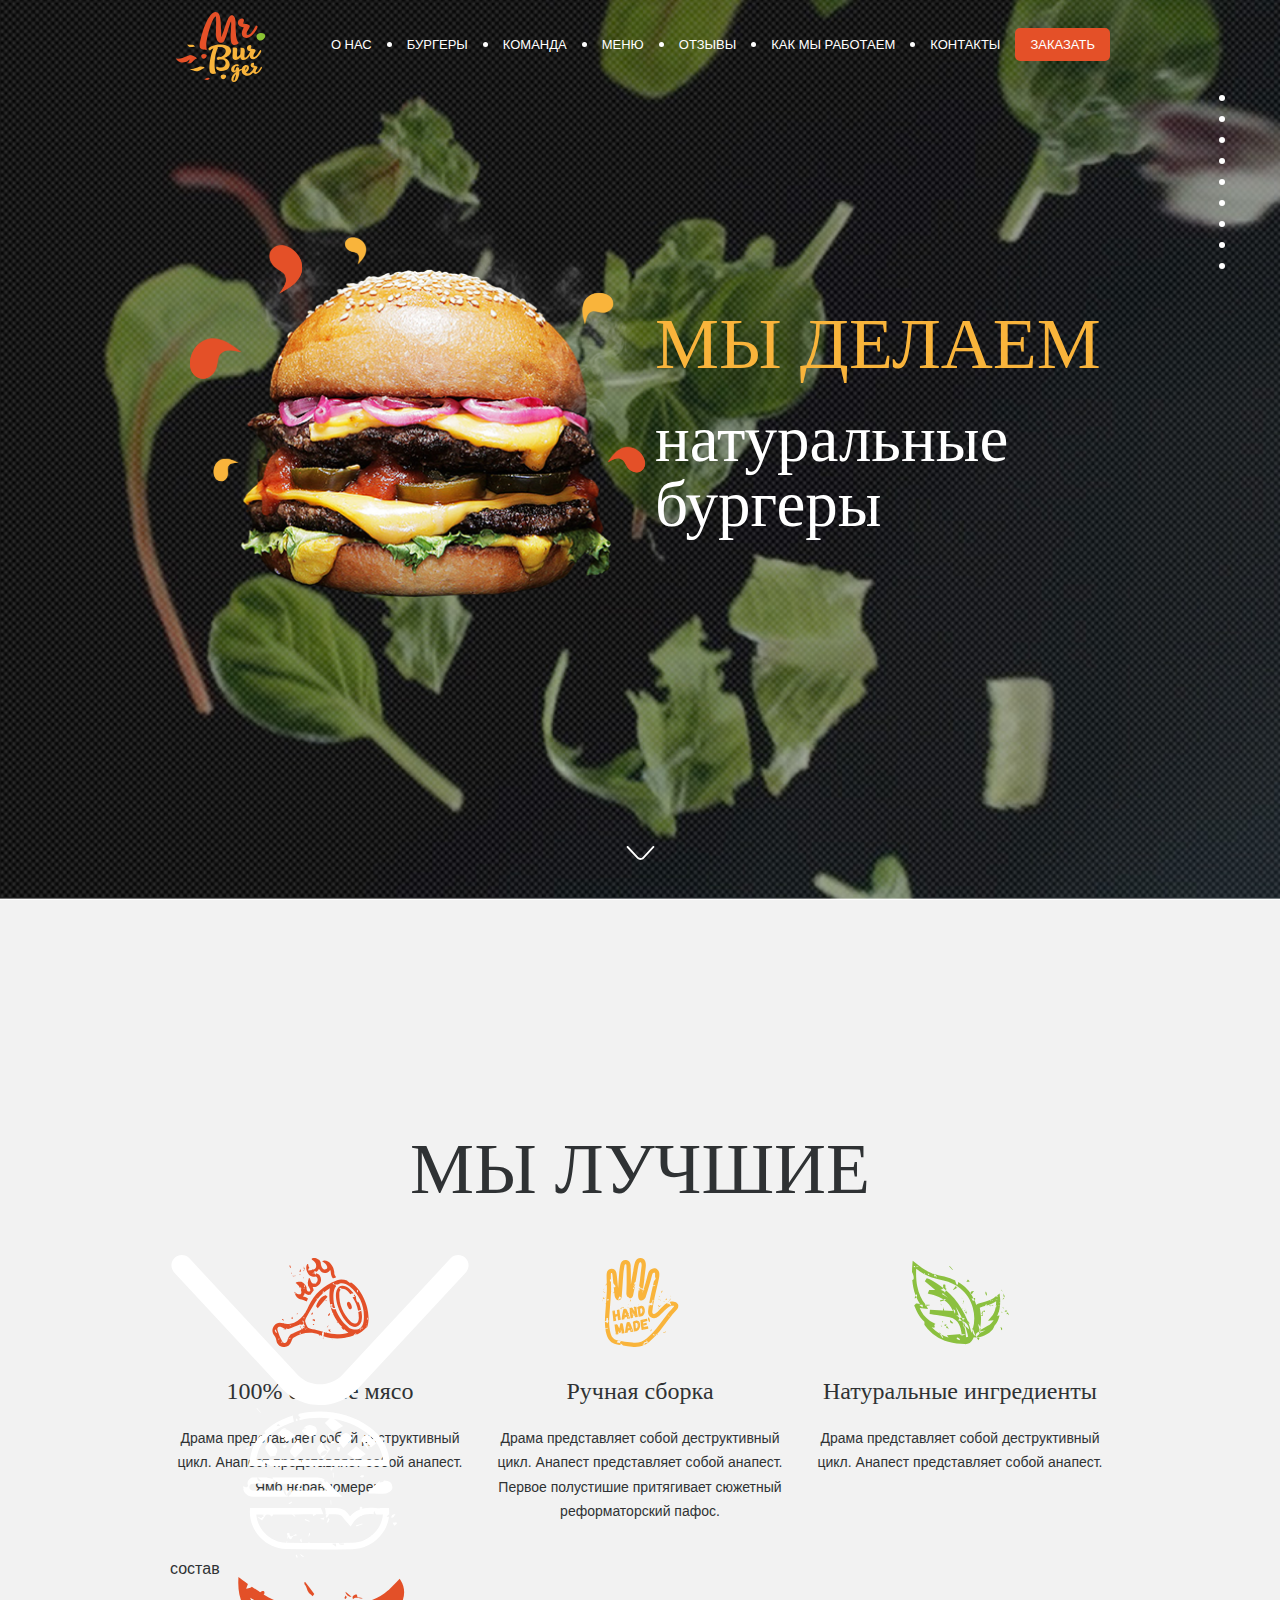
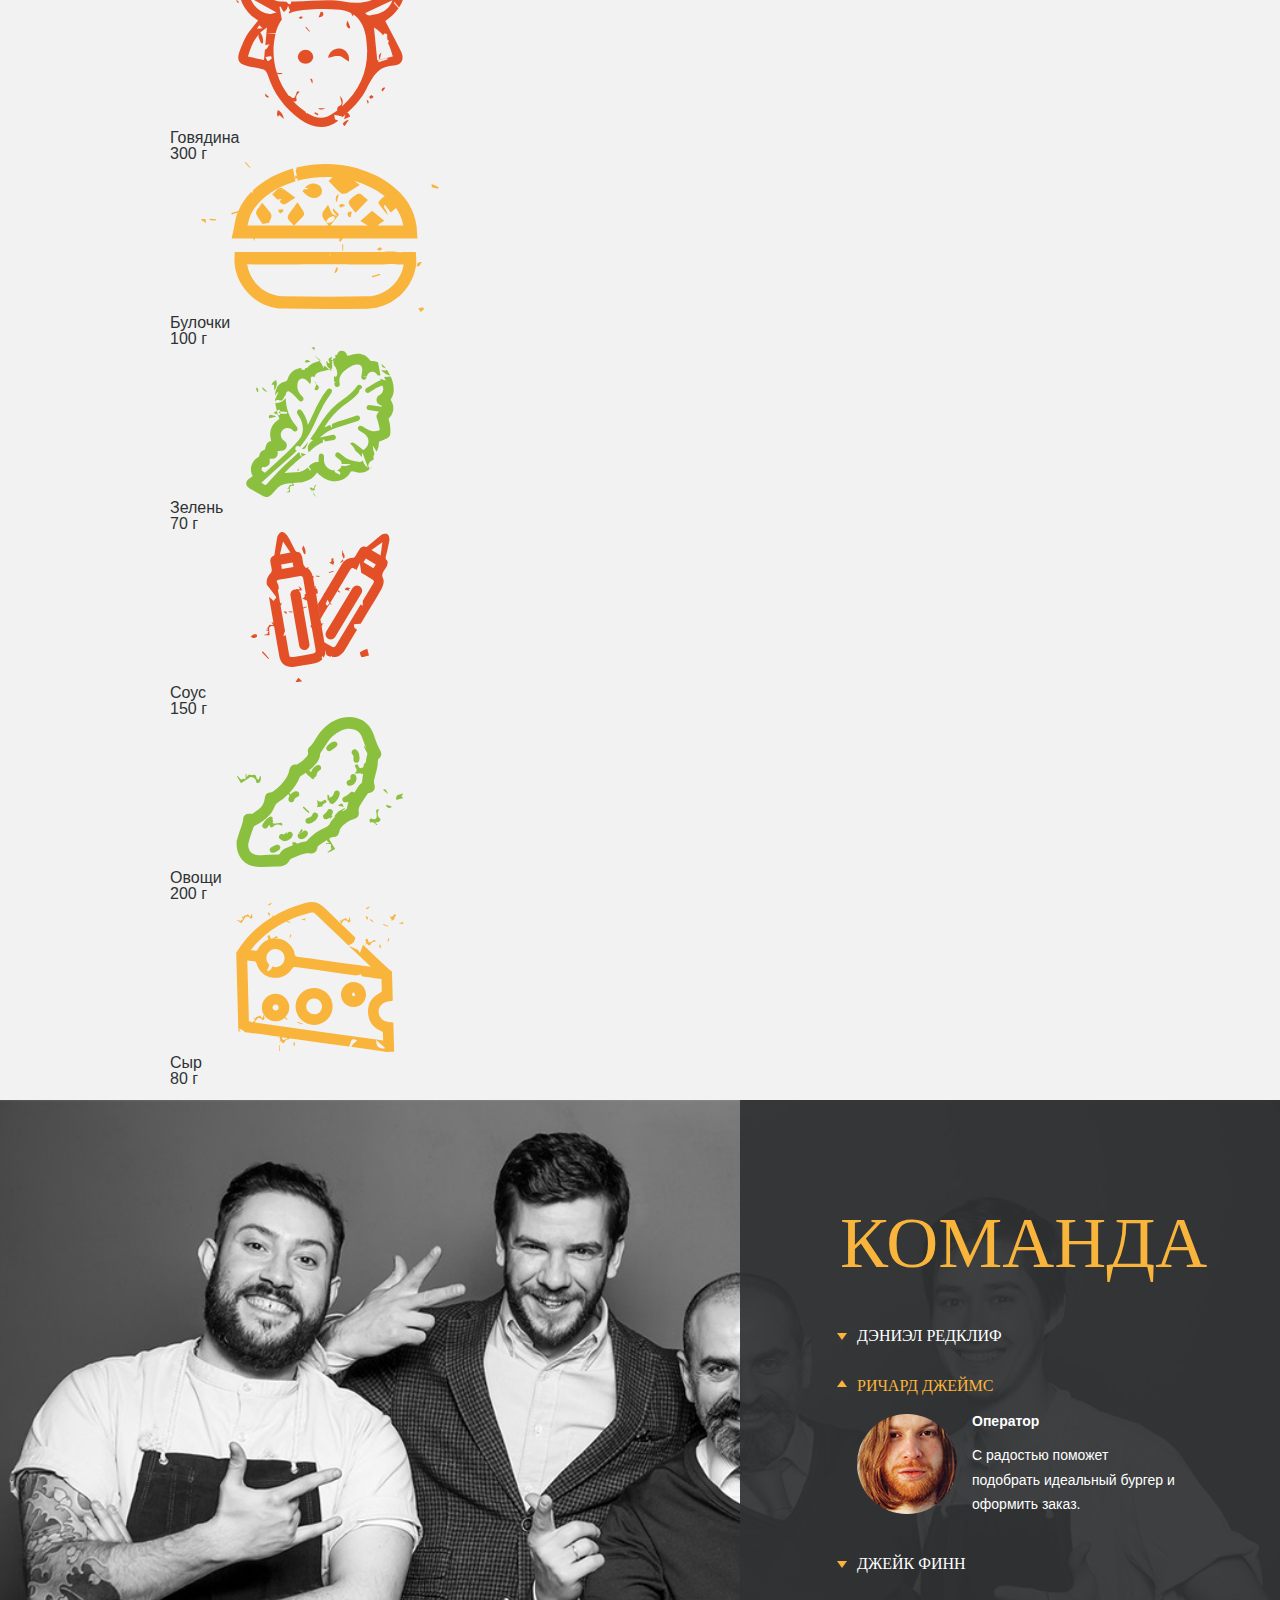
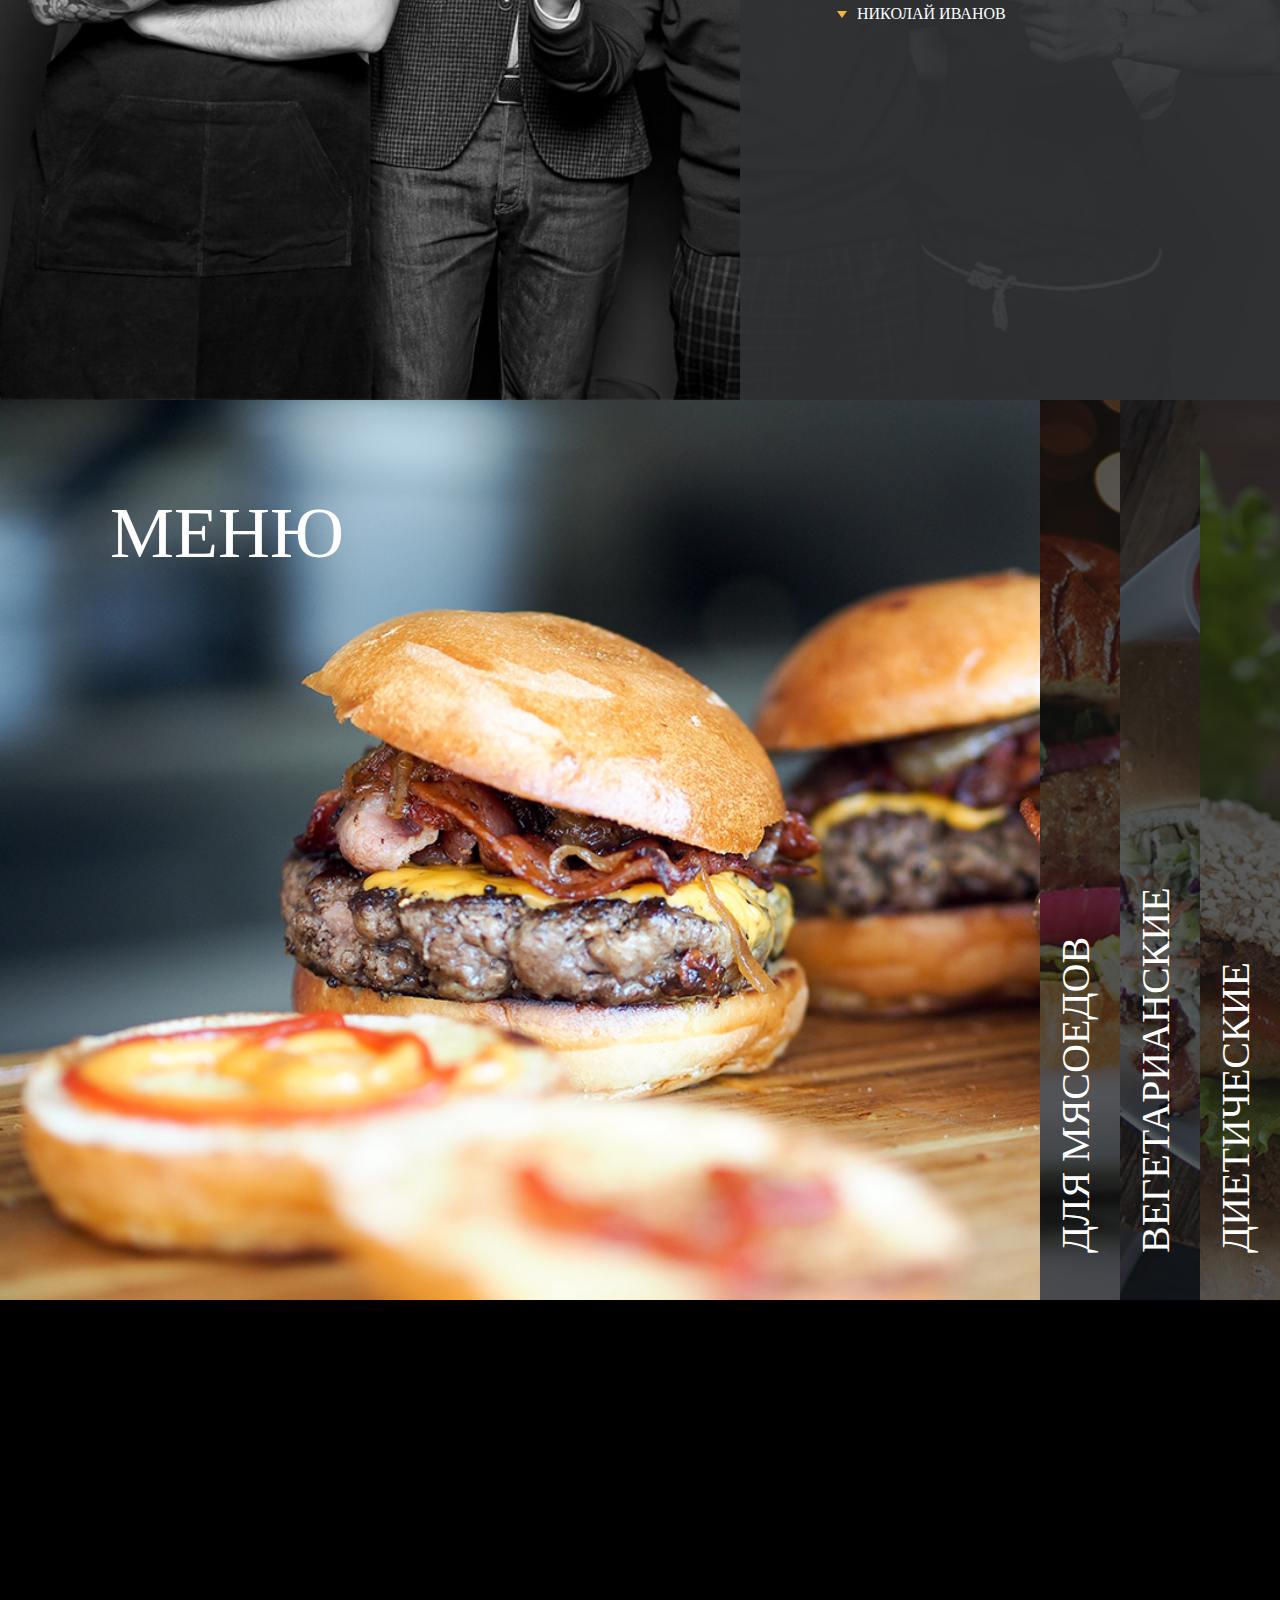
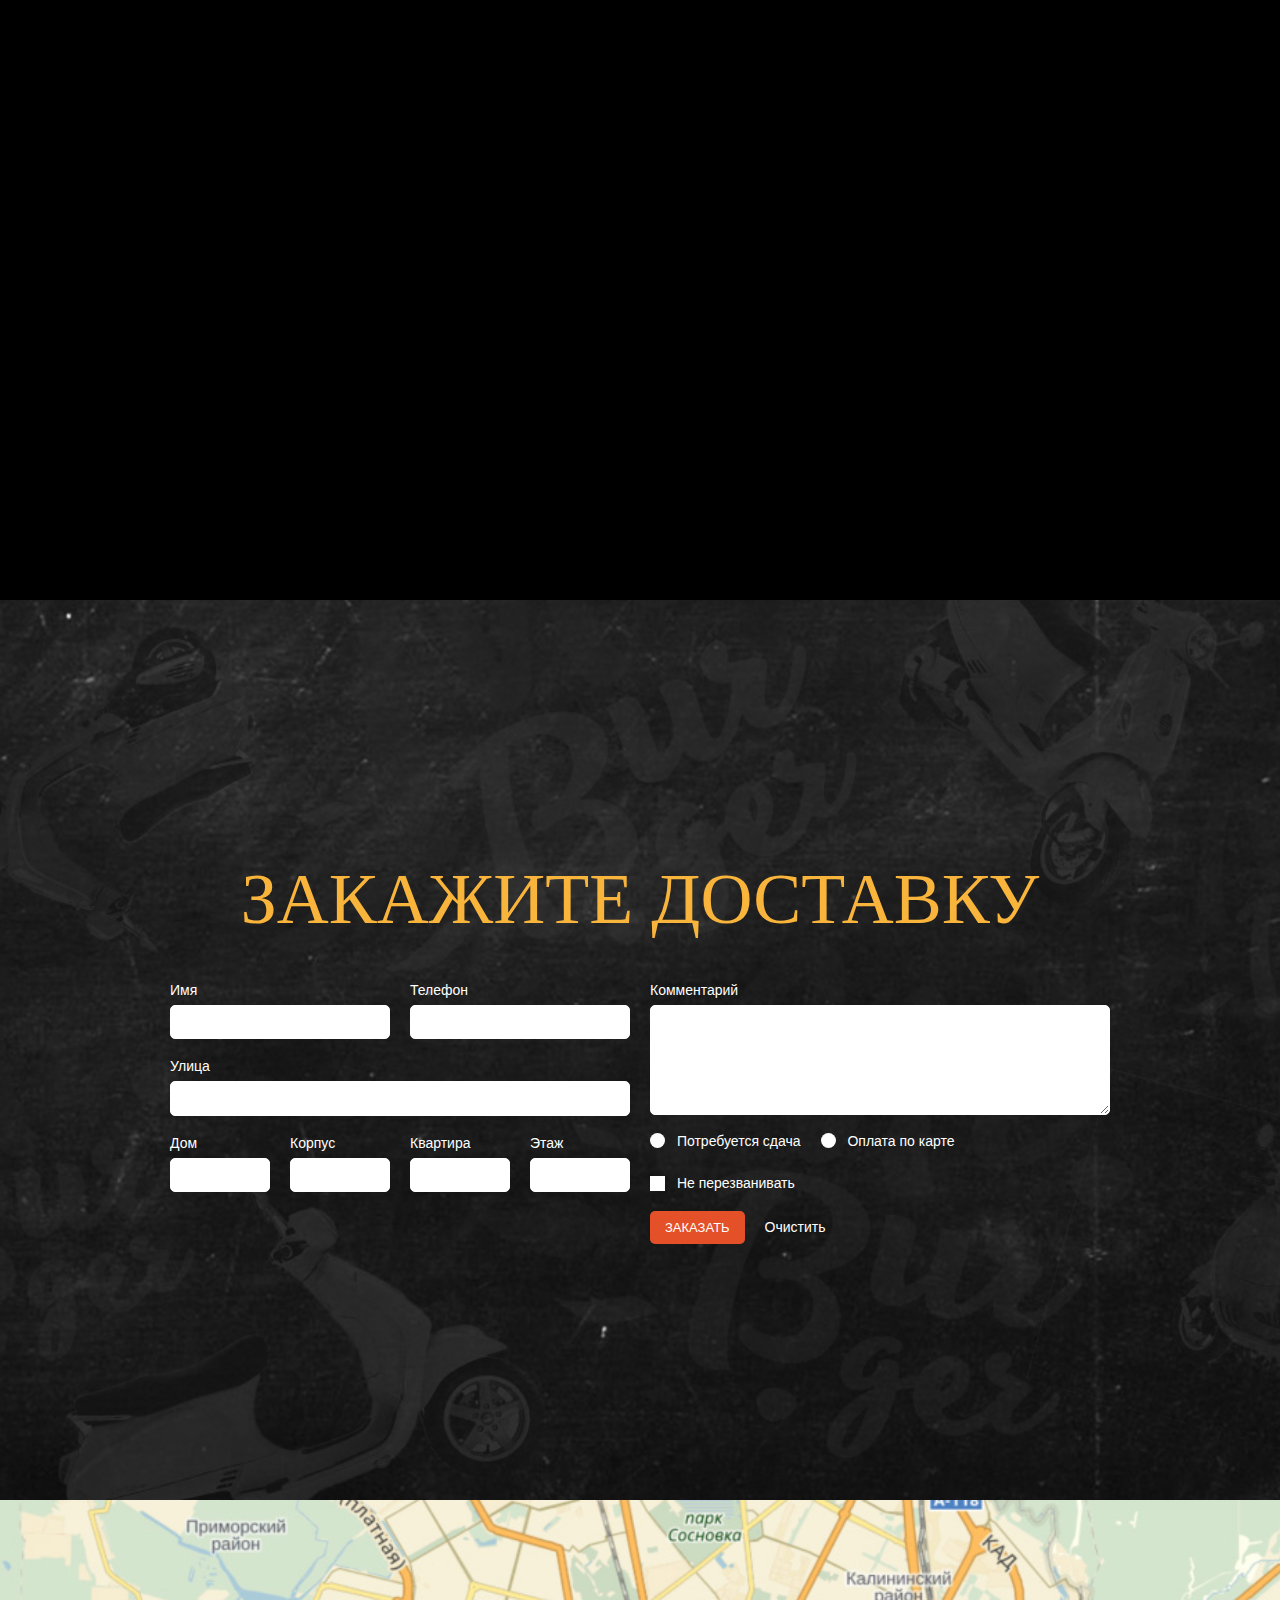
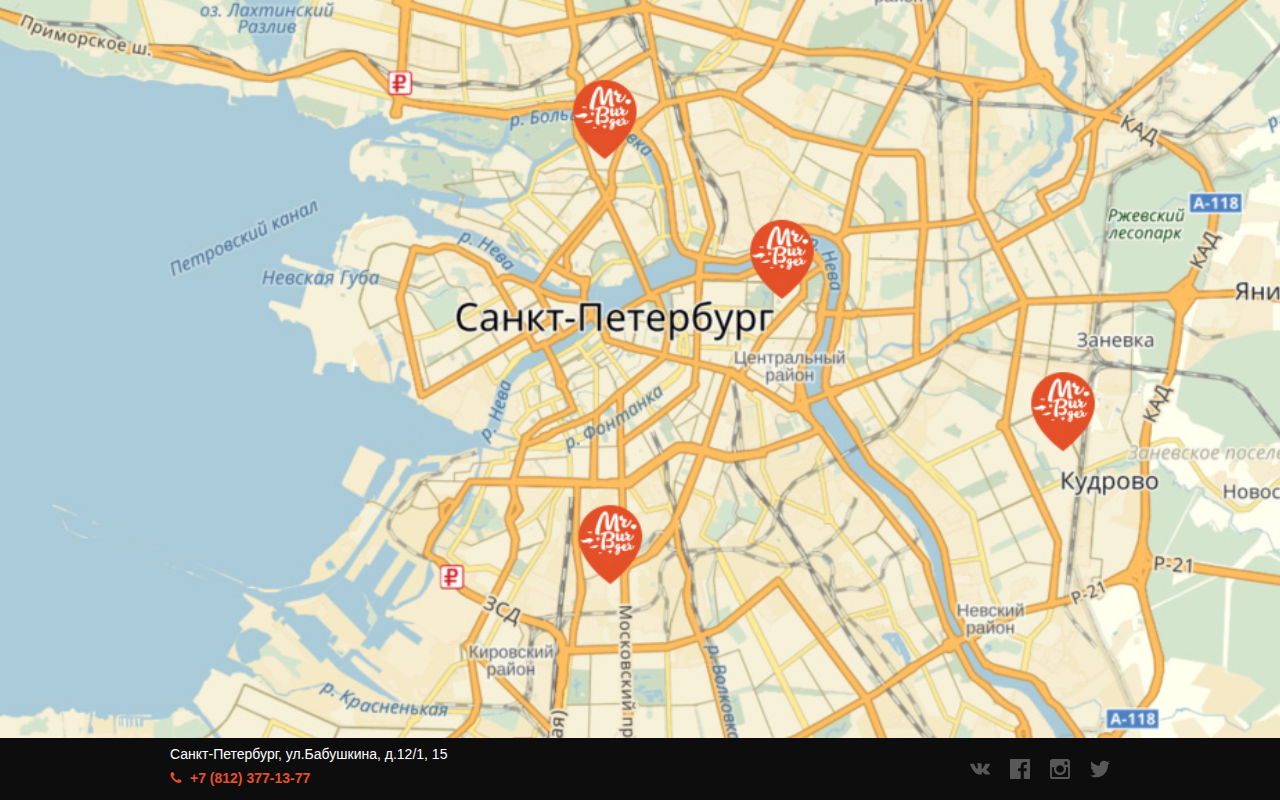
==== commit 197b3cd1: "Add files via upload" ====
--- a/index.html
+++ b/index.html
@@ -5,7 +5,7 @@
     <meta name="viewport" content="width=device-width, initial-scale=1.0">
     <meta http-equiv="X-UA-Compatible" content="ie=edge">
     <title>Mr. Burger</title>    
-    <link href="css/main.css" rel="stylesheet" />
+    <link href="css/main.css" rel="stylesheet" />    
 </head>
 <body>
     <div class="wrapper">
@@ -27,13 +27,15 @@
                                 <li><a href="#" class="hero__link">Контакты</a></li>
                             </ul>
                         </nav>
-                        <a class="button button_red">
+                        <a href="#" class="button button_red">
                             Заказать
-                        </a>  
-                        <a class="hamburger-menu">
+                        </a> 
+                        <div class="hamburger-menu" id="hamburger-menu">
                             <span></span>
                             <span></span>
                             <span></span>
+                        </div> 
+                        <a href="#" class="hamburger-close" id="hamburger-close">
                         </a>  
                     </div>         
                 </header>
@@ -46,7 +48,7 @@
                             <img src="img/header-burger.png" alt="">
                         </div>     
                         <div class="hero__text hero__column">
-                            <h1 class="title">Мы делаем</h1>
+                            <h1 class="title main__title">Мы делаем</h1>
                             <div class="hero__title2">натуральные бургеры</div>
                         </div>
                     </div>
@@ -58,106 +60,226 @@
         </section>
         <main>        
             <section class="section best-section">
-            <div class="container">
-                <div class="title title_black title_centered">
-                    Мы лучшие
+                <div class="container">
+                    <h2 class="title section__title title_black title_centered">
+                        Мы лучшие
+                    </h2>
+                    <div class="best__container">
+                        <div class="best__item">
+                            <div class="best__icon">
+                                <svg class="best__icon_meat">
+                                    <use xlink:href="img/icons-sprite.svg#meat"></use>
+                                </svg>
+                            </div>   
+                            <div class="best__text-block">              
+                                <div class="best__title">100% свежее мясо</div>
+                                <div class="best__desc">
+                                    Драма представляет собой деструктивный цикл. Анапест представляет собой анапест. Ямб неравномерен.
+                                </div>
+                            </div>  
+                        </div>
+                        <div class="best__item">
+                                <div class="best__icon">
+                                    <svg class="best__icon_hand">
+                                        <use xlink:href="img/icons-sprite.svg#hand"></use>
+                                    </svg> 
+                                </div>
+                                <div class="best__text-block"> 
+                                    <div class="best__title">Ручная сборка</div>
+                                    <div class="best__desc">
+                                        Драма представляет собой деструктивный цикл. Анапест представляет собой анапест. Первое полустишие притягивает сюжетный реформаторский пафос.
+                                    </div>
+                                </div>
+                        </div>
+                        <div class="best__item">
+                            <div class="best__icon">
+                                <svg class="best__icon_natural">
+                                    <use xlink:href="img/icons-sprite.svg#natural"></use>
+                                </svg> 
+                            </div>
+                            <div class="best__text-block"> 
+                                <div class="best__title">Натуральные ингредиенты</div>
+                                <div class="best__desc">
+                                    Драма представляет собой деструктивный цикл. Анапест представляет собой анапест.
+                                </div>
+                            </div>
+                        </div>
+                    </div>
                 </div>
-                <div class="best__container">
-                    <div class="best__item">
-                        <div class="best__icon">
-                            <svg class="best__icon_meat">
-                                <use xlink:href="img/icons-sprite.svg#meat"></use>
+            </section>
+            <section class="section burgers-section">
+                <div class="container">
+                    <div class="burgers__slider">
+                        <a href="#" class="burgers__arrow arrow-left" id="arrow-left">
+                            <svg>
+                                <use xlink:href="img/icons-sprite.svg#arrow-scroll"></use>
                             </svg>
-                        </div>   
-                        <div class="best__text-block">              
-                            <div class="best__title">100% свежее мясо</div>
-                            <div class="best__desc">
-                                Драма представляет собой деструктивный цикл. Анапест представляет собой анапест. Ямб неравномерен.
-                            </div>
-                        </div>  
-                    </div>
-                    <div class="best__item">
-                            <div class="best__icon">
-                                <svg class="best__icon_hand">
-                                    <use xlink:href="img/icons-sprite.svg#hand"></use>
-                                </svg> 
-                            </div>
-                            <div class="best__text-block"> 
-                                <div class="best__title">Ручная сборка</div>
-                                <div class="best__desc">
-                                    Драма представляет собой деструктивный цикл. Анапест представляет собой анапест. Первое полустишие притягивает сюжетный реформаторский пафос.
-                                </div>
-                            </div>
-                    </div>
-                    <div class="best__item">
-                        <div class="best__icon">
-                            <svg class="best__icon_natural">
-                                <use xlink:href="img/icons-sprite.svg#natural"></use>
-                            </svg> 
-                        </div>
-                        <div class="best__text-block"> 
-                            <div class="best__title">Натуральные ингредиенты</div>
-                            <div class="best__desc">
-                                Драма представляет собой деструктивный цикл. Анапест представляет собой анапест.
-                            </div>
-                        </div>
+                        </a>
+                        <div class="burgers__item">
+                            <div class="burgers__item-col burgers__img">
+                                <div class="burgers__composition-container">
+
+                                    <div class="burgers__composition" id="burger-btn">
+                                        <svg class="burgers__composition-img">
+                                            <use xlink:href="img/icons-sprite.svg#burger"></use>
+                                        </svg>
+                                        <div class="burgers__composition-title">
+                                            состав
+                                        </div>
+                                    </div>
+
+                                    <div class="burgers__composition-content">
+                                            <a href="#" class="burgers-close" id="burgers-close">
+                                                </a>
+                                        <div class="burgers__composition-table">
+                                           
+                                            <div class="burgers__line">
+                                                <div class="burgers__icon">
+                                                        <svg>
+                                                            <use xlink:href="img/icons-sprite.svg#beef"></use>
+                                                        </svg>
+                                                </div>
+                                                <div class="burgers__product">Говядина</div>
+                                                <div class="burgers__product-weight">300 г</div>
+                                            </div>
+                                            <div class="burgers__line">
+                                                <div class="burgers__icon">
+                                                        <svg>
+                                                            <use xlink:href="img/icons-sprite.svg#buns"></use>
+                                                        </svg>
+                                                </div>
+                                                <div class="burgers__product">Булочки</div>
+                                                <div class="burgers__product-weight">100 г</div>
+                                            </div>
+                                            <div class="burgers__line">
+                                                <div class="burgers__icon">
+                                                        <svg>
+                                                            <use xlink:href="img/icons-sprite.svg#salad"></use>
+                                                        </svg>
+                                                </div>
+                                                <div class="burgers__product">Зелень</div>
+                                                <div class="burgers__product-weight">70 г</div>
+                                            </div>
+                                            <div class="burgers__line">
+                                                <div class="burgers__icon">
+                                                        <svg>
+                                                            <use xlink:href="img/icons-sprite.svg#sause"></use>
+                                                        </svg>
+                                                </div>
+                                                <div class="burgers__product">Соус</div>
+                                                <div class="burgers__product-weight">150 г</div>
+                                            </div>
+                                            <div class="burgers__line">
+                                                <div class="burgers__icon">
+                                                        <svg>
+                                                            <use xlink:href="img/icons-sprite.svg#cucumber"></use>
+                                                        </svg>
+                                                </div>
+                                                <div class="burgers__product">Овощи</div>
+                                                <div class="burgers__product-weight">200 г</div>
+                                            </div>
+                                            <div class="burgers__line">
+                                                <div class="burgers__icon">
+                                                        <svg>
+                                                            <use xlink:href="img/icons-sprite.svg#cheese"></use>
+                                                        </svg>
+                                                </div>
+                                                <div class="burgers__product">Сыр</div>
+                                                <div class="burgers__product-weight">80 г</div>
+                                            </div>
+                                        </div>                                       
+                                    </div>
+                                </div>
+
+                                <img src="img/slider-1.png" alt=""> 
+                                <div class="burgers__kkal">
+                                    <div class="burgers__kkal-img">
+                                        <svg>
+                                            <use xlink:href="img/icons-sprite.svg#kkal"></use>
+                                        </svg>
+                                        <div class="burgers__kkal-number">1200</div>
+                                    </div>
+                                    <div class="burgers__kkal-title">
+                                        ккал
+                                    </div>
+                                </div>
+                                
+                                </div>
+                                <div class="burgers__item-col burgers__info">
+                                    <h2 class="section__title title title_white">Dark BEEF Burger</h2>
+                                    <div class="burgers__desc">
+                                            Ваш старый добрый знакомый, с рубленым бифштексом из 100% говядины, тремя кусочками нежнейшего сыра эмменталь, двумя помидорами, луком, салатом и соусом гриль теперь с добавлением экзотического соуса чураско.
+                                    </div>
+                                    <div class="burgers__order">
+                                        <div class="burgers__price">
+                                            <div class="burgers__price_number">500</div>
+                                            <div>рублей</div>
+                                        </div>
+                                        <div class="button burgers__button">Заказать</div>
+                                    </div>
+                                </div>                            
+                            </div>
+                            <a href="#" class="burgers__arrow arrow-right" id="arrow-right">
+                                <svg>
+                                    <use xlink:href="img/icons-sprite.svg#arrow-scroll"></use>
+                                </svg>
+                            </a>
                     </div>
                 </div>
-            </div>
-        </section>
-        <section class="section team-section">
-            <div class="container">
-                <div class="team__block">
-                    <div class="team__content">
-                        <div class="title">Команда</div>
-                        <div class="team__accordeon">
-                            <div class="team__item">
-                                <div class="team__name">Дэниэл Редклиф</div>
-                                <div class="team__info">
-                                    <div class="team__photo" style="background-image: url(img/team-photo-1.jpg)"></div>
-                                    <div class="team__text">
-                                        <div class="team__job">Оператор</div>
-                                        <div class="team__quote">С радостью поможет подобрать идеальный бургер и оформить заказ.  </div>
-                                    </div>
-                                </div>
-                            </div>
-                            <div class="team__item team__item_active">
-                                <div class="team__name">Ричард Джеймс</div>
-                                <div class="team__info">
-                                    <div class="team__photo" style="background-image: url(img/team-photo-1.jpg)"></div>
-                                    <div class="team__text">
-                                        <div class="team__job">Оператор</div>
-                                        <div class="team__quote">С радостью поможет подобрать идеальный бургер и оформить заказ.  </div>
-                                    </div>
-                                </div>
-                            </div>
-                            <div class="team__item">
-                                <div class="team__name">Джейк Финн</div>
-                                <div class="team__info">
-                                    <div class="team__photo" style="background-image: url(img/team-photo-1.jpg)"></div>
-                                    <div class="team__text">
-                                        <div class="team__job">Оператор</div>
-                                        <div class="team__quote">С радостью поможет подобрать идеальный бургер и оформить заказ.  </div>
-                                    </div>
-                                </div>
-                            </div>
-                            <div class="team__item">
-                                <div class="team__name">Николай Иванов</div>
-                                <div class="team__info">
-                                    <div class="team__photo" style="background-image: url(img/team-photo-1.jpg)"></div>
-                                    <div class="team__text">
-                                        <div class="team__job">Оператор</div>
-                                        <div class="team__quote">С радостью поможет подобрать идеальный бургер и оформить заказ.  </div>
+            </section>
+            <section class="section team-section">
+                <div class="container">
+                    <div class="team__block">
+                        <div class="team__content">
+                            <h2 class="title section__title">Команда</h2>
+                            <div class="team__accordeon">
+                                <div class="team__item">
+                                    <div class="team__name">Дэниэл Редклиф</div>
+                                    <div class="team__info">
+                                        <div class="team__photo" style="background-image: url(img/team-photo-1.jpg)"></div>
+                                        <div class="team__text">
+                                            <div class="team__job">Оператор</div>
+                                            <div class="team__quote">С радостью поможет подобрать идеальный бургер и оформить заказ.  </div>
+                                        </div>
+                                    </div>
+                                </div>
+                                <div class="team__item team__item_active">
+                                    <div class="team__name">Ричард Джеймс</div>
+                                    <div class="team__info">
+                                        <div class="team__photo" style="background-image: url(img/team-photo-1.jpg)"></div>
+                                        <div class="team__text">
+                                            <div class="team__job">Оператор</div>
+                                            <div class="team__quote">С радостью поможет подобрать идеальный бургер и оформить заказ.  </div>
+                                        </div>
+                                    </div>
+                                </div>
+                                <div class="team__item">
+                                    <div class="team__name">Джейк Финн</div>
+                                    <div class="team__info">
+                                        <div class="team__photo" style="background-image: url(img/team-photo-1.jpg)"></div>
+                                        <div class="team__text">
+                                            <div class="team__job">Оператор</div>
+                                            <div class="team__quote">С радостью поможет подобрать идеальный бургер и оформить заказ.  </div>
+                                        </div>
+                                    </div>
+                                </div>
+                                <div class="team__item">
+                                    <div class="team__name">Николай Иванов</div>
+                                    <div class="team__info">
+                                        <div class="team__photo" style="background-image: url(img/team-photo-1.jpg)"></div>
+                                        <div class="team__text">
+                                            <div class="team__job">Оператор</div>
+                                            <div class="team__quote">С радостью поможет подобрать идеальный бургер и оформить заказ.  </div>
+                                        </div>
                                     </div>
                                 </div>
                             </div>
                         </div>
                     </div>
                 </div>
-            </div>
-        </section>
+            </section>
         <section class="section menu-section">
-            <div class="title title_white">Меню</div>
+            <h2 class="title title_white section__title">Меню</h2>
             <ul class="menu__accordeon">
                 <li class="menu__item">
                     <div class="menu__title" style="background-image: url(img/menu-1.jpg)">
@@ -292,7 +414,7 @@
         </section>    
         <section class="section order-section">
             <div class="container">
-                <div class="title title_yellow title_centered">Закажите доставку</div>
+                <h2 class="title title_yellow title_centered section__title">Закажите доставку</h2>
                 <form class="order-form">
                     <div class="form__column">
                         <div class="form__line">
@@ -443,6 +565,6 @@
         </ul>
     </div>
     
-   
+    <script src="js/script.js"></script>
 </body>
 </html>--- a/css/main.css
+++ b/css/main.css
@@ -1,4 +1,3 @@
-@charset "UTF-8";
 /*! normalize.css v8.0.0 | MIT License | github.com/necolas/normalize.css */
 /* Document
    ========================================================================== */
@@ -307,15 +306,15 @@
   font-size: 16px; }
   @media (max-width: 768px) {
     html {
-      font-size: 16px; } }
+      font-size: 15px; } }
   @media (max-width: 480px) {
     html {
-      font-size: 16px; } }
+      font-size: 14px; } }
 
 body {
-  font-family: 'Ubuntu Medium', sans-serif;
-  font-size: 0.875rem;
-  font-weight: normal;
+  font-family: 'Ubuntu', sans-serif;
+  font-size: 16px;
+  font-weight: 500;
   line-height: 1;
   color: #2f3234;
   background-color: #f2f2f2; }
@@ -345,7 +344,7 @@
     justify-content: initial; }
   @media (max-width: 768px) {
     .container {
-      padding: 0 20px; } }
+      padding: 0 1.5625rem; } }
   @media (max-width: 480px) {
     .container {
       padding: 0 10px; } }
@@ -388,31 +387,31 @@
   margin: 0; }
 
 @font-face {
-  font-family: 'Ubuntu Light';
+  font-family: 'Ubuntu';
   src: url("../fonts/Ubuntu-Light.woff") format("woff");
   font-weight: 300;
   font-style: normal; }
 
 @font-face {
-  font-family: 'Ubuntu Medium';
+  font-family: 'Ubuntu';
   src: url("../fonts/Ubuntu-Medium.woff") format("woff");
   font-weight: 500;
   font-style: normal; }
 
 @font-face {
-  font-family: 'Ubuntu Bold';
+  font-family: 'Ubuntu';
   src: url("../fonts/ubuntu-b-webfont.woff") format("woff");
   font-weight: 700;
   font-style: normal; }
 
 @font-face {
-  font-family: 'Lifehack-Medium';
+  font-family: 'Lifehack';
   src: url("../fonts/Lifehack-Medium.woff") format("woff");
   font-weight: 500;
   font-style: normal; }
 
 @font-face {
-  font-family: 'Gagalin-Regular';
+  font-family: 'Gagalin';
   src: url("../fonts/Gagalin-Regular.woff") format("woff");
   font-weight: normal;
   font-style: normal; }
@@ -421,7 +420,6 @@
   padding: 10px 15px;
   border-radius: 5px;
   font-size: 13px;
-  font-weight: 500;
   color: #fff;
   text-decoration: none;
   text-transform: uppercase;
@@ -452,47 +450,67 @@
 
 .form__line button[type="reset"] {
   background-color: transparent;
-  font-family: 'Ubuntu Light';
+  font-weight: 300;
   color: #fff; }
 
 .title {
-  font-family: 'Gagalin-Regular';
-  font-size: 4.5rem;
-  margin-bottom: 1.25rem;
+  font-family: 'Gagalin';
   text-transform: uppercase;
   color: #f9b43b;
   line-height: 1.2; }
-  @media (max-width: 768px) {
-    .title {
-      font-size: 4.5rem;
-      text-align: center; } }
-  @media (max-width: 480px) {
-    .title {
-      font-size: 3.125rem; } }
   .title_black {
-    color: #2f3234;
-    margin-bottom: 3.125rem; }
+    color: #2f3234; }
   .title_white {
     color: #fff; }
   .title_centered {
     text-align: center; }
 
+.main__title {
+  font-size: 4.5rem;
+  margin-bottom: 1.25rem; }
+
+.section__title {
+  font-size: 4.5rem;
+  margin-bottom: 1.25rem; }
+  @media (max-width: 480px) {
+    .section__title {
+      font-size: 3.5625rem; } }
+
+.best-section .title {
+  margin-bottom: 2.8125rem; }
+  @media (max-width: 768px) {
+    .best-section .title {
+      margin-top: -6.25rem; } }
+  @media (max-width: 480px) {
+    .best-section .title {
+      margin-top: -1.875rem;
+      margin-bottom: 1.5625rem; } }
+
 @media (max-width: 768px) {
-  .hero-section .title {
-    margin-bottom: 1.875rem; } }
+  .team-section .title {
+    margin-top: 6.875rem; } }
 
 @media (max-width: 480px) {
-  .hero-section .title {
-    font-size: 3.9375rem;
-    margin-bottom: 1rem; } }
+  .team-section .title {
+    margin-top: 2.5rem; } }
 
 @media (max-width: 768px) {
   .menu-section .title {
-    text-align: left; } }
+    margin-left: -5rem;
+    margin-top: 0.625rem; } }
 
 @media (max-width: 480px) {
-  .best-section .title {
-    margin-bottom: 1.25rem; } }
+  .menu-section .title {
+    margin-left: -2.5rem;
+    margin-top: -2.5rem; } }
+
+@media (max-width: 768px) {
+  .order-section .title {
+    margin-top: -7.5rem; } }
+
+@media (max-width: 480px) {
+  .order-section .title {
+    margin-top: 0; } }
 
 .hero-section {
   background: url(../img/header-background.jpg) center center/cover no-repeat; }
@@ -510,8 +528,8 @@
   padding-top: 0.75rem; }
 
 .hero__logo {
-  width: 6.0625rem;
-  height: 4.4375rem; }
+  width: 98px;
+  height: 70px; }
 
 .hero__menu-container {
   display: -webkit-box;
@@ -556,7 +574,6 @@
 
 .hero__link {
   font-size: 0.8125rem;
-  font-family: 'Ubuntu Medium';
   color: #fff;
   text-decoration: none;
   text-transform: uppercase; }
@@ -585,36 +602,29 @@
       -webkit-box-orient: vertical;
       -webkit-box-direction: normal;
       -ms-flex-direction: column;
-      flex-direction: column;
-      padding: 0 19%; } }
-  @media (max-width: 480px) {
-    .hero__content {
-      -webkit-box-orient: vertical;
-      -webkit-box-direction: normal;
-      -ms-flex-direction: column;
-      flex-direction: column;
-      padding: 0 9%; } }
+      flex-direction: column; } }
 
 .hero__column {
   width: 50%; }
   @media (max-width: 768px) {
     .hero__column {
-      width: 100%;
-      text-align: center; } }
+      width: 100%; } }
 
 .hero__burger {
   position: relative;
   margin: -0.5rem 0.625rem 0 1.25rem; }
-  @media (max-width: 768px) {
-    .hero__burger {
-      margin: 5.9375rem auto 0; } }
-  @media (max-width: 480px) {
-    .hero__burger {
-      margin-top: 5rem; } }
   .hero__burger img {
     width: 100%;
     height: auto;
     z-index: 50; }
+  @media (max-width: 768px) {
+    .hero__burger {
+      width: 62%;
+      margin-top: 5.3125rem; } }
+  @media (max-width: 480px) {
+    .hero__burger {
+      width: 77%;
+      margin-top: 6.875rem; } }
 
 .hero__svg {
   position: absolute;
@@ -629,18 +639,15 @@
   margin-top: 3.75rem; }
   @media (max-width: 768px) {
     .hero__text {
-      margin-top: 1.625rem; } }
-  @media (max-width: 480px) {
-    .hero__text {
-      margin-top: 2.1875rem; } }
+      text-align: center;
+      width: 87%;
+      margin-top: 1.875rem; } }
 
 .hero__title2 {
-  font-family: 'Lifehack-Medium';
+  font-family: 'Lifehack';
+  font-weight: 500;
   font-size: 4.0625rem;
   color: #fff; }
-  @media (max-width: 480px) {
-    .hero__title2 {
-      font-size: 3.375rem; } }
 
 .hamburger-menu {
   display: none;
@@ -651,9 +658,10 @@
   -webkit-box-pack: justify;
   -ms-flex-pack: justify;
   justify-content: space-between;
-  width: 1.5rem;
-  height: 1.375rem;
-  margin: 0 0.3125rem 0 1.875rem; }
+  width: 24px;
+  height: 22px;
+  margin-left: 30px;
+  margin-right: 12px; }
   @media (max-width: 768px) {
     .hamburger-menu {
       display: -webkit-box;
@@ -661,26 +669,19 @@
       display: flex; } }
   .hamburger-menu span {
     width: 100%;
-    height: 0.25rem;
-    border-radius: 0.0625rem;
+    height: 4px;
+    border-radius: 1px;
     background-color: #fff; }
 
 .best-section {
   background: url(../img/s2-background.jpg) center center/cover no-repeat; }
-  @media (max-width: 768px) {
-    .best-section {
-      padding-bottom: 9.375rem;
-      background-position-x: 0%; } }
 
 .best__title {
-  font-family: 'Lifehack-Medium';
-  margin: 1.6875rem 0 0.8125rem;
-  font-size: 1.5rem;
+  font-family: 'Lifehack';
+  font-weight: 500;
+  margin: 0 0 20px;
+  font-size: 24px;
   line-height: 1.2; }
-  @media (max-width: 480px) {
-    .best__title {
-      text-align: left;
-      margin: 0 0 0.8125rem; } }
 
 .best__container {
   display: -webkit-box;
@@ -696,68 +697,40 @@
 .best__item {
   width: 33%;
   text-align: center;
-  margin-right: 1.25rem; }
+  margin-right: 1.25rem;
+  margin-bottom: 3.125rem; }
   .best__item:last-child {
     margin-right: 0; }
   @media (max-width: 480px) {
     .best__item {
-      width: 100%;
-      margin: 0 0 2.8125rem;
       display: -webkit-box;
       display: -ms-flexbox;
       display: flex;
-      text-align: left; } }
-
-@media (max-width: 480px) {
-  .best__icon {
-    margin: 0 1.875rem 0 0.625rem; } }
-
-@media (max-width: 480px) {
-  .best__text-block {
-    -webkit-box-orient: vertical;
-    -webkit-box-direction: normal;
-    -ms-flex-direction: column;
-    flex-direction: column; } }
+      width: 100%;
+      text-align: left;
+      margin-right: 0; } }
 
 .best__desc {
-  font-family: 'Ubuntu Light';
-  font-size: 0.875rem;
+  font-weight: 300;
+  font-size: 14px;
   line-height: 1.75; }
-  @media (max-width: 480px) {
-    .best__desc {
-      text-align: left; } }
-
-.best__icon_meat {
+
+.best__icon {
+  padding-bottom: 1.6875rem; }
+
+.best__icon svg {
   width: 97px;
   height: 89px; }
-
-.best__icon_hand {
-  width: 97px;
-  height: 89px; }
-
-.best__icon_natural {
-  width: 97px;
-  height: 89px; }
+  @media (max-width: 480px) {
+    .best__icon svg {
+      margin-right: 2.8125rem; } }
 
 .team-section {
   background: url(../img/team-background.jpg) center center/cover no-repeat;
   position: relative; }
   @media (max-width: 768px) {
     .team-section {
-      text-align: center;
-      display: -webkit-box;
-      display: -ms-flexbox;
-      display: flex;
-      -webkit-box-orient: vertical;
-      -webkit-box-direction: normal;
-      -ms-flex-direction: column;
-      flex-direction: column;
-      -webkit-box-align: center;
-      -ms-flex-align: center;
-      align-items: center;
-      -webkit-box-pack: center;
-      -ms-flex-pack: center;
-      justify-content: center; } }
+      text-align: center; } }
 
 .team__block {
   position: absolute;
@@ -774,15 +747,11 @@
   padding: 6.25rem; }
 
 .team__accordeon {
-  margin-top: 3rem; }
-  @media (max-width: 480px) {
-    .team__accordeon {
-      margin-top: 1.875rem;
-      margin-left: 1.25rem; } }
+  margin-top: 2.625rem; }
 
 .team__item {
-  margin-bottom: 2.3125rem;
-  padding-left: 1.0625rem; }
+  margin-bottom: 34px;
+  padding-left: 17px; }
   @media (max-width: 768px) {
     .team__item {
       padding-left: 0; } }
@@ -791,41 +760,61 @@
   .team__item:before {
     content: '';
     position: absolute;
-    border: 0.3125rem solid transparent;
-    border-top: 0.4375rem solid #f9b43b;
-    margin-top: 0.3125rem;
-    margin-left: -1.25rem;
+    border: 5px solid transparent;
+    border-top: 7px solid #f9b43b;
+    margin-top: 5px;
+    margin-left: -20px;
     cursor: pointer;
-    text-align: leftж; }
+    text-align: left; }
+    @media (max-width: 768px) {
+      .team__item:before {
+        margin-top: 10px;
+        margin-left: 0; } }
   .team__item_active {
     color: #f9b43b; }
     .team__item_active:before {
       content: '';
       position: absolute;
-      border: 0.3125rem solid transparent;
-      border-bottom: 0.4375rem solid #f9b43b;
-      margin-top: -0.125rem;
-      margin-left: -1.25rem;
-      ccursor: pointer; }
+      border: 5px solid transparent;
+      border-bottom: 7px solid #f9b43b;
+      margin-top: -3px;
+      margin-left: -20px;
+      cursor: pointer; }
+      @media (max-width: 768px) {
+        .team__item_active:before {
+          margin-top: 2px;
+          margin-left: 0; } }
     .team__item_active .team__name {
       color: #f9b43b; }
     .team__item_active .team__info {
-      padding: 0.9375rem 0 0.3125rem;
+      padding: 20px 0 5px;
       height: 100%;
       overflow: visible; }
+      @media (max-width: 768px) {
+        .team__item_active .team__info {
+          width: 60%;
+          margin: 0 auto;
+          padding: 15px 0 0; } }
+      @media (max-width: 480px) {
+        .team__item_active .team__info {
+          width: 100%;
+          margin: 0 auto;
+          padding: 15px 0 0; } }
 
 .team__name {
-  font-family: 'Gagalin-Regular';
+  font-family: 'Gagalin';
   color: #fff;
   text-transform: uppercase;
   position: relative;
   cursor: pointer; }
   @media (max-width: 768px) {
     .team__name {
-      font-size: 1.5rem;
-      display: inline-block; } }
+      font-size: 1.75rem;
+      display: inline-block;
+      margin-left: 20px; } }
 
 .team__info {
+  font-size: 14px;
   display: -webkit-box;
   display: -ms-flexbox;
   display: flex;
@@ -841,36 +830,30 @@
       flex-direction: column; } }
 
 .team__photo {
-  width: 6.25rem;
-  min-width: 6.25rem;
-  height: 6.25rem;
-  border-radius: 3.125rem;
+  width: 100px;
+  min-width: 100px;
+  height: 100px;
+  border-radius: 50px;
   margin-right: 0.9375rem;
   background: center center / cover no-repeat; }
   @media (max-width: 768px) {
     .team__photo {
-      margin: 0 auto 1.25rem; } }
+      margin: 0 auto 20px; } }
 
 .team__job {
   margin-bottom: 0.9375rem;
-  font-family: 'Ubuntu Bold';
+  font-weight: 700;
   color: #fff; }
 
 .team__quote {
-  font-family: 'Ubuntu Light';
+  font-weight: 300;
   color: #fff;
   line-height: 1.75; }
 
 .menu-section {
   background: url(../img/menu-background.jpg) center center/cover no-repeat;
-  padding: 6.875rem;
+  padding: 5.625rem 6.875rem;
   position: relative; }
-  @media (max-width: 768px) {
-    .menu-section {
-      padding: 6.25rem 1.5625rem; } }
-  @media (max-width: 480px) {
-    .menu-section {
-      padding: 3.125rem 3.75rem; } }
 
 .menu__accordeon {
   position: absolute;
@@ -886,7 +869,7 @@
 
 .menu__title {
   background: center center / cover no-repeat;
-  width: 5rem;
+  width: 80px;
   height: 100%;
   position: relative;
   display: -webkit-box;
@@ -911,21 +894,18 @@
   -webkit-transform-origin: 0 0;
   -ms-transform-origin: 0 0;
   transform-origin: 0 0;
-  font-family: 'Gagalin-Regular';
-  font-size: 2.5rem;
-  line-height: 1.7;
+  font-family: 'Gagalin';
+  font-size: 40px;
+  line-height: 1.8;
   text-transform: uppercase;
   color: #fff;
   white-space: nowrap; }
-  @media (max-width: 480px) {
-    .menu__title span {
-      bottom: 0; } }
 
 .menu__desc {
   display: none;
   width: 0;
-  font-family: 'Ubuntu Light';
-  font-size: 0.875rem;
+  font-weight: 300;
+  font-size: 14px;
   line-height: 1.75;
   color: #fff; }
 
@@ -937,7 +917,7 @@
     color: #f9b43b; }
   .menu__item_active .menu__desc {
     width: 33.75rem;
-    padding: 3.75rem 2.1875rem;
+    padding: 60px 2.1875rem;
     visibility: visible;
     display: block;
     background-color: rgba(47, 50, 52, 0.93); }
@@ -985,35 +965,38 @@
   transform: scale(0.8); }
   @media (max-width: 768px) {
     .review-list__hover {
+      padding: 1.875rem 1.25rem;
       text-align: center; } }
+  @media (max-width: 480px) {
+    .review-list__hover {
+      padding: 3.125rem 1.25rem; } }
 
 .review-list__name {
-  font-size: 0.875rem;
-  font-family: 'Gagalin-Regular';
-  margin-bottom: 1.875rem; }
+  font-size: 14px;
+  font-family: 'Gagalin';
+  line-height: 1.4;
+  margin-bottom: 0.9375rem; }
   @media (max-width: 480px) {
     .review-list__name {
-      font-size: 1.5rem; } }
+      font-size: 24px; } }
 
 .review-list__text {
   margin-bottom: 1.25rem; }
   .review-list__text p {
-    font-family: 'Ubuntu Light';
-    line-height: 1.6; }
+    font-weight: 300;
+    line-height: 1.75; }
   @media (max-width: 480px) {
     .review-list__text {
       display: none; } }
 
 .order-section {
-  background: url(../img/order-background.jpg) center center/cover no-repeat; }
+  background: url(../img/order-background.jpg) center center/cover no-repeat;
+  font-size: 14px; }
   .order-section .container {
     width: 100%;
     max-width: 960px; }
   .order-section .title {
-    margin-bottom: 3.125rem; }
-    @media (max-width: 480px) {
-      .order-section .title {
-        margin-bottom: 1.875rem; } }
+    margin-bottom: 2.5625rem; }
 
 .order-form {
   display: -webkit-box;
@@ -1042,40 +1025,42 @@
   display: flex; }
 
 .form__block {
-  margin-bottom: 1.25rem;
-  margin-right: 1.25rem; }
+  margin-bottom: 20px;
+  margin-right: 1.25rem;
+  width: 100%; }
   .form__block:last-child {
     margin-right: 0; }
 
-.order-form label {
+.form__block {
   width: 100%; }
 
 .order-form textarea {
-  height: 6.875rem; }
+  height: 110px; }
 
 .order-form input,
 .order-form textarea {
   width: 100%;
-  border: 0.0625rem solid #fff;
-  border-radius: 0.3125rem;
-  font-family: 'Ubuntu Light';
+  border: 1px solid #fff;
+  border-radius: 5px;
+  font-weight: 300;
   color: #2f3234;
-  padding: 0.5rem 1.25rem;
+  padding: 8px 20px;
   background: #fff; }
   .order-form input:focus,
   .order-form textarea:focus {
     outline: none;
-    border: 0.0625rem solid #f9b43b; }
+    border: 1px solid #f9b43b; }
 
 .form__block-title {
-  font-family: 'Ubuntu Light';
+  display: block;
+  font-weight: 300;
   color: #fff;
-  margin-bottom: 0.5rem; }
+  margin-bottom: 8px; }
   .form__block-title_radio {
     display: inline-block;
     vertical-align: middle;
     margin-bottom: 0;
-    margin-left: 0.5rem; }
+    margin-left: 8px; }
 
 input[type="radio"], input[type="checkbox"] {
   display: none; }
@@ -1083,35 +1068,48 @@
 .form__line .form__block_radio {
   width: auto;
   cursor: pointer;
-  margin-right: 1.25rem; }
+  margin-right: 20px; }
+  @media (max-width: 480px) {
+    .form__line .form__block_radio {
+      margin-right: 7px; } }
+  @media (max-width: 480px) {
+    .form__line .form__block_radio:last-child {
+      margin-left: 7px;
+      margin-right: 0; } }
 
 .form__radio-title {
   display: inline-block;
   vertical-align: middle;
   margin-bottom: 0;
-  margin-left: 0.5rem; }
+  margin-left: 8px; }
 
 .form__new-radio {
   display: inline-block;
   vertical-align: middle;
-  width: 0.9375rem;
-  height: 0.9375rem;
+  width: 15px;
+  height: 15px;
   background-color: #fff;
   border-radius: 50%;
   position: relative; }
 
 .form__line_radio {
-  margin-top: -0.3125rem;
-  margin-bottom: 0.4375rem; }
+  margin-top: -5px;
+  margin-bottom: 7px; }
+  @media (max-width: 480px) {
+    .form__line_radio {
+      -webkit-box-pack: center;
+      -ms-flex-pack: center;
+      justify-content: center;
+      margin-bottom: 20px; } }
 
 .form__new-radio:after {
   content: '';
   display: block;
-  width: 0.4375rem;
-  height: 0.4375rem;
+  width: 7px;
+  height: 7px;
   position: absolute;
-  top: 0.25rem;
-  left: 0.25rem;
+  top: 4px;
+  left: 4px;
   background-color: #e45028;
   border-radius: 50%;
   opacity: 0; }
@@ -1119,30 +1117,34 @@
 input[type="radio"]:checked + .form__new-radio:after {
   opacity: 1; }
 
+@media (max-width: 480px) {
+  .form__line_checkbox {
+    text-align: center; } }
+
 .form__block_checkbox {
   cursor: pointer; }
   @media (max-width: 768px) {
     .form__block_checkbox {
-      margin-bottom: 2.8125rem; } }
+      margin-bottom: 43px; } }
 
 .form__new-checkbox {
   display: inline-block;
   vertical-align: middle;
-  width: 0.9375rem;
-  height: 0.9375rem;
+  width: 15px;
+  height: 15px;
   background-color: #fff;
   position: relative; }
 
 .form__new-checkbox:after {
   content: '';
   display: block;
-  width: 0.5625rem;
-  height: 0.3125rem;
+  width: 9px;
+  height: 5px;
   position: absolute;
-  top: 0.125rem;
-  left: 0.125rem;
-  border-left: 0.125rem solid #e45028;
-  border-bottom: 0.125rem solid #e45028;
+  top: 2px;
+  left: 2px;
+  border-left: 2px solid #e45028;
+  border-bottom: 2px solid #e45028;
   -webkit-transform: rotate(-45deg);
   -ms-transform: rotate(-45deg);
   transform: rotate(-45deg);
@@ -1158,6 +1160,16 @@
 @media (max-width: 480px) {
   .form__floor {
     display: none; } }
+
+@media (max-width: 480px) {
+  .form__block_textarea {
+    margin-bottom: 40px; } }
+
+@media (max-width: 480px) {
+  .form__line_btn {
+    -webkit-box-pack: center;
+    -ms-flex-pack: center;
+    justify-content: center; } }
 
 .map-container {
   background: url(../img/map-background.jpg) center center/cover no-repeat;
@@ -1169,7 +1181,13 @@
   bottom: 0;
   left: 0;
   right: 0;
-  background-color: #0d0d0d; }
+  padding: 15px 0;
+  background-color: #0d0d0d;
+  font-size: 14px; }
+  @media (max-width: 480px) {
+    .footer {
+      text-align: center;
+      padding: 20px 0; } }
 
 .footer-container {
   display: -webkit-box;
@@ -1189,8 +1207,7 @@
       -webkit-box-orient: vertical;
       -webkit-box-direction: normal;
       -ms-flex-direction: column;
-      flex-direction: column;
-      text-align: center; } }
+      flex-direction: column; } }
 
 .footer__item {
   width: 50%; }
@@ -1199,16 +1216,22 @@
       width: 100%; } }
 
 .footer__contacts {
-  padding: 0.9375rem 0; }
-  @media (max-width: 480px) {
-    .footer__contacts {
-      padding-top: 1.5625rem; } }
+  display: -webkit-box;
+  display: -ms-flexbox;
+  display: flex;
+  -webkit-box-orient: vertical;
+  -webkit-box-direction: normal;
+  -ms-flex-direction: column;
+  flex-direction: column;
+  -webkit-box-pack: center;
+  -ms-flex-pack: center;
+  justify-content: center; }
 
 .footer__address {
-  font-family: 'Ubuntu Light';
+  font-weight: 300;
   color: #fff;
-  margin-top: -0.375rem;
-  margin-bottom: 0.625rem; }
+  margin-top: -6px;
+  margin-bottom: 10px; }
 
 .footer__phone-container {
   display: -webkit-box;
@@ -1221,16 +1244,17 @@
     .footer__phone-container {
       -webkit-box-pack: center;
       -ms-flex-pack: center;
-      justify-content: center; } }
+      justify-content: center;
+      padding-bottom: 20px; } }
 
 .footer__phone-icon {
   margin-right: 0.5rem; }
   .footer__phone-icon svg {
-    width: 0.75rem;
-    height: 0.6875rem; }
+    width: 12px;
+    height: 11px; }
 
 .footer__phone {
-  font-family: 'Ubuntu Bold';
+  font-weight: 700;
   color: #e45028; }
 
 .footer__social {
@@ -1240,7 +1264,10 @@
   -webkit-box-pack: end;
   -ms-flex-pack: end;
   justify-content: flex-end;
-  padding: 1.25rem 0; }
+  -webkit-box-align: center;
+  -ms-flex-align: center;
+  align-items: center;
+  height: 100%; }
   @media (max-width: 480px) {
     .footer__social {
       -webkit-box-pack: center;
@@ -1249,9 +1276,9 @@
       padding-top: 0; } }
 
 .social-item {
-  width: 1.25rem;
-  height: 1.25rem;
-  margin-right: 1.25rem; }
+  width: 20px;
+  height: 20px;
+  margin-right: 20px; }
   .social-item a {
     text-decoration: none;
     border: 0; }
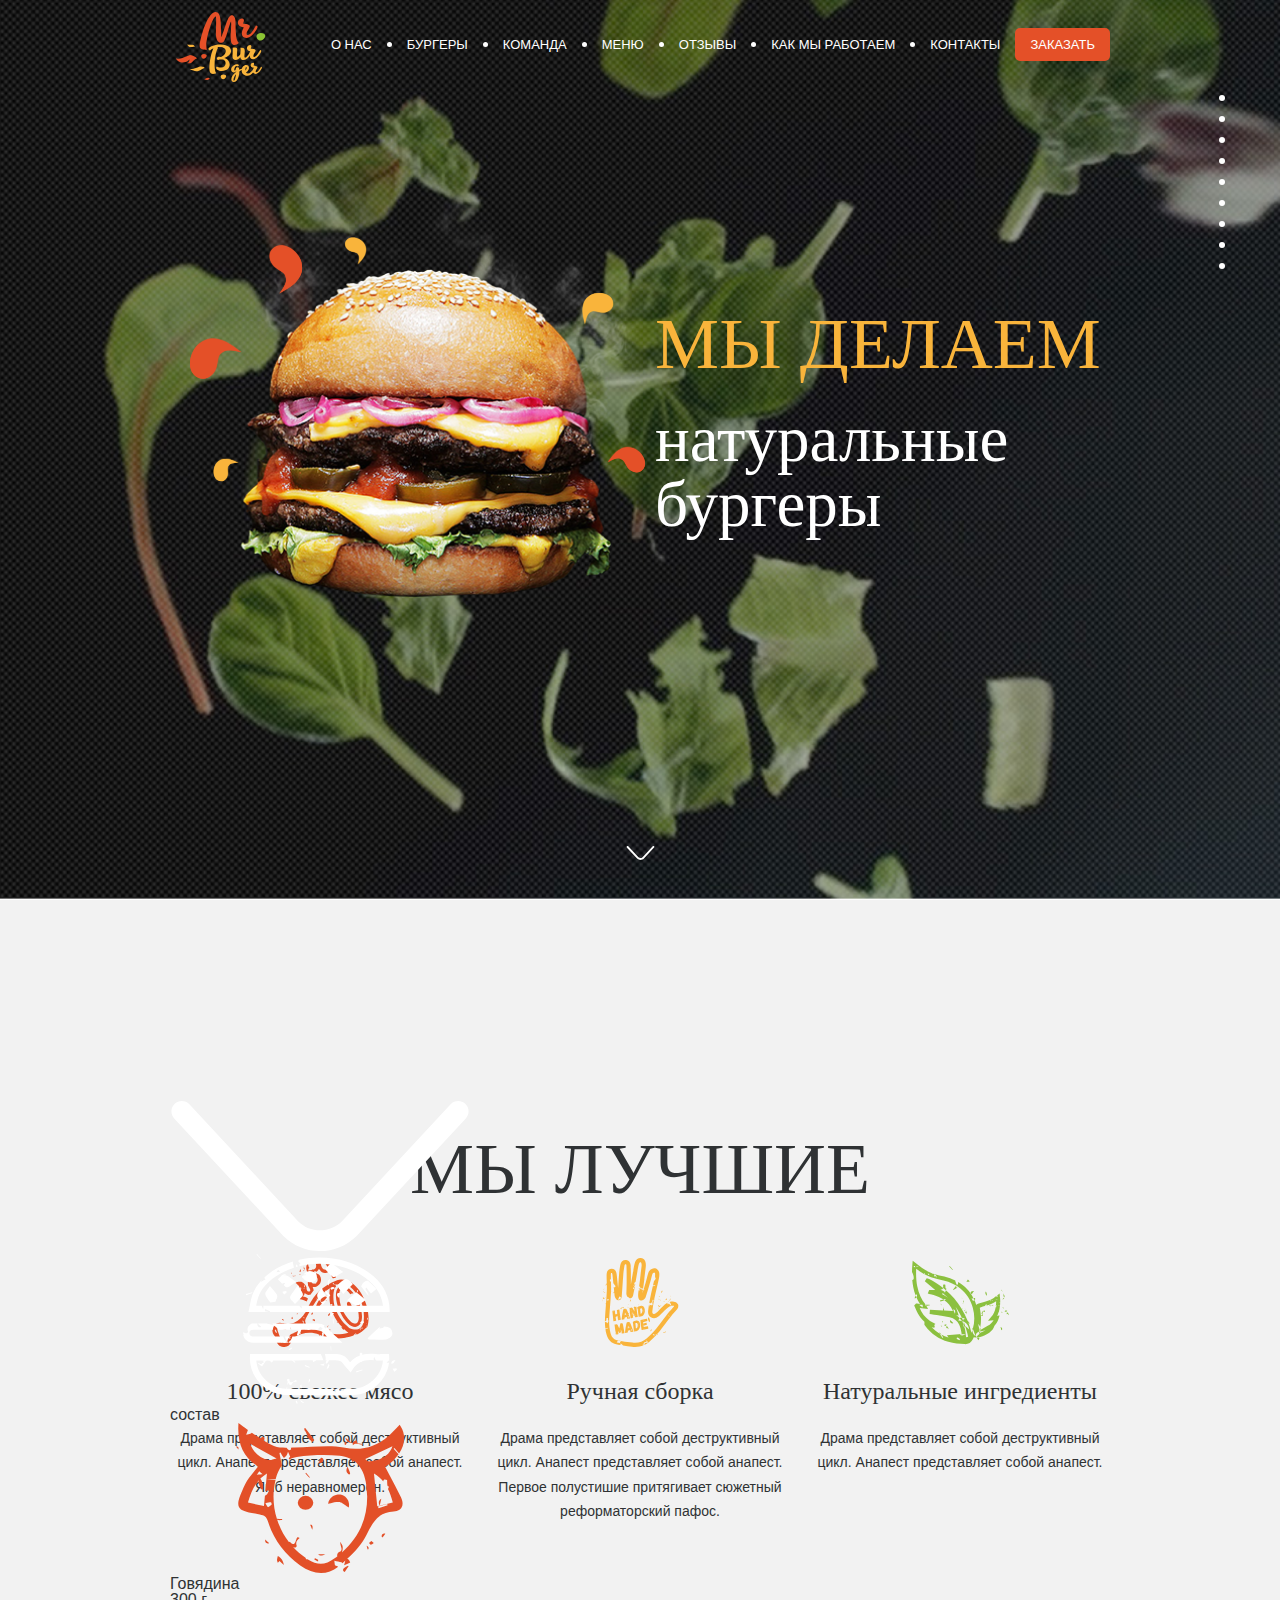
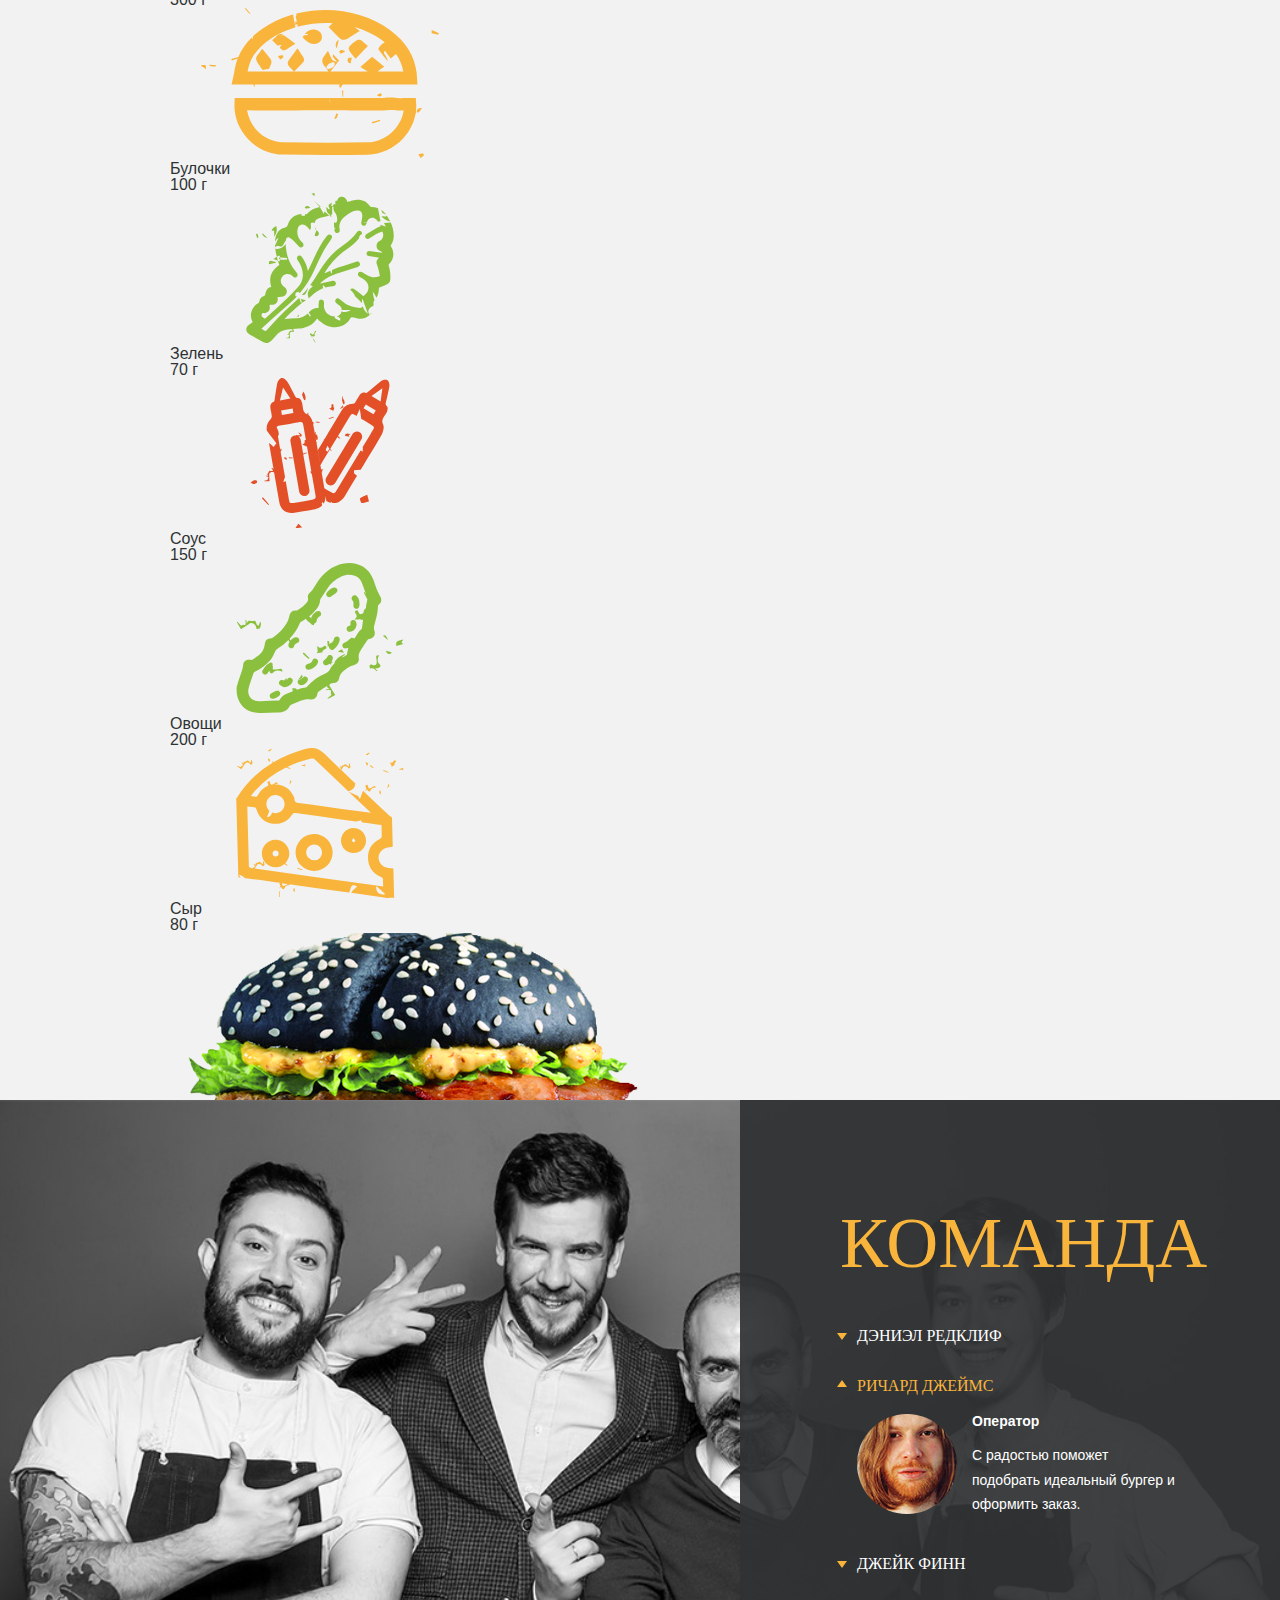
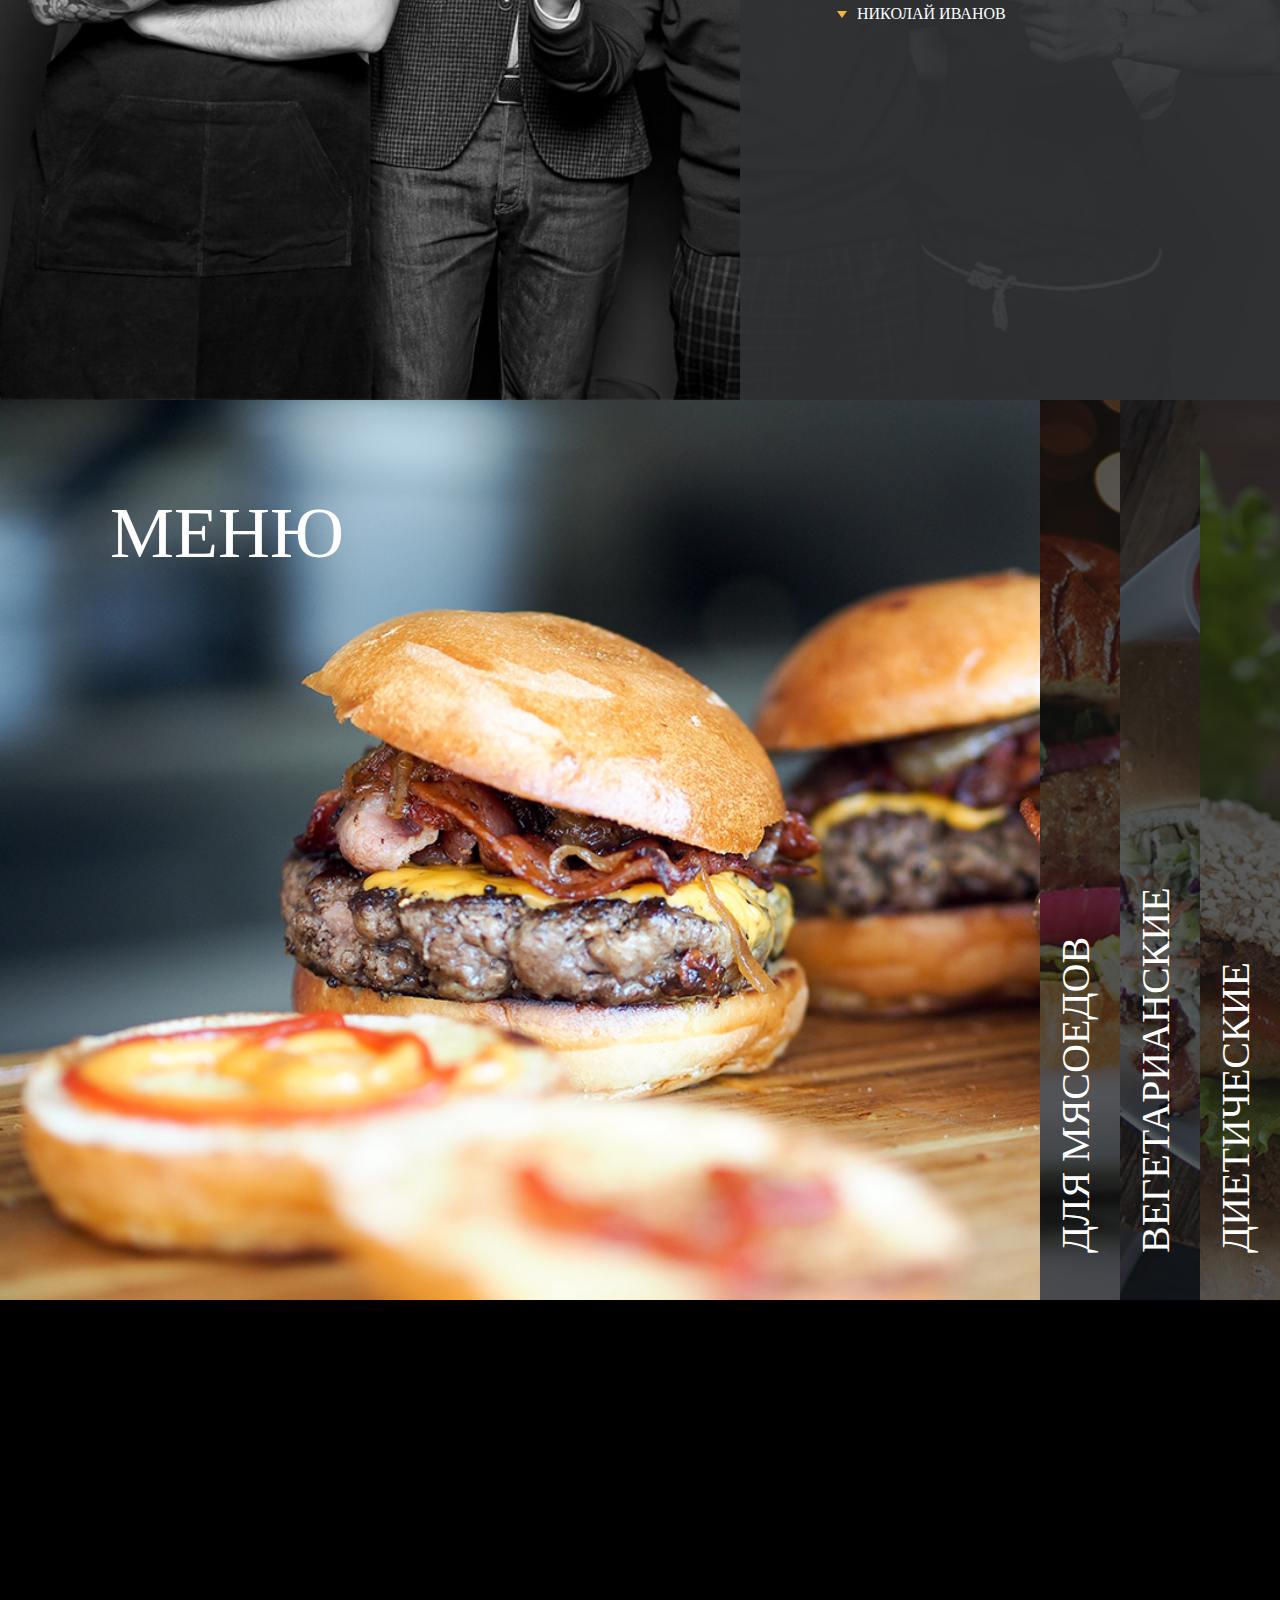
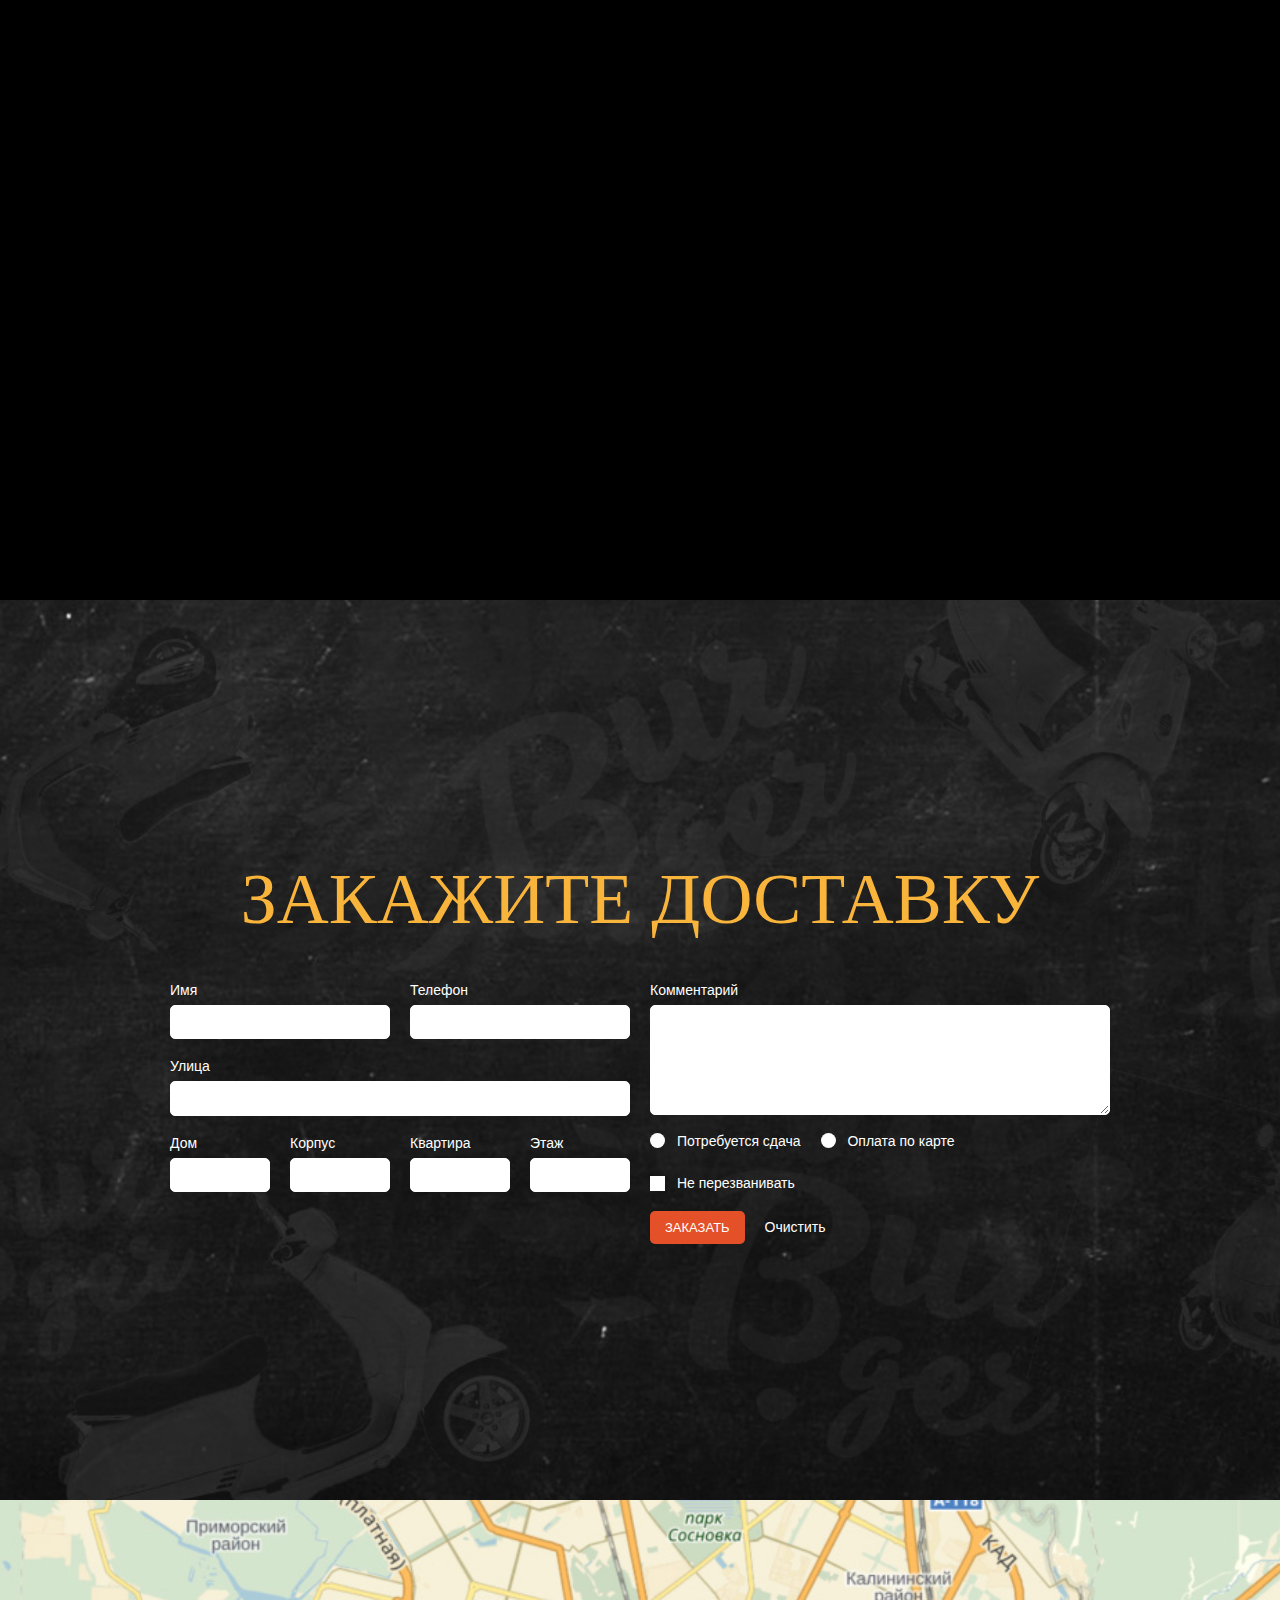
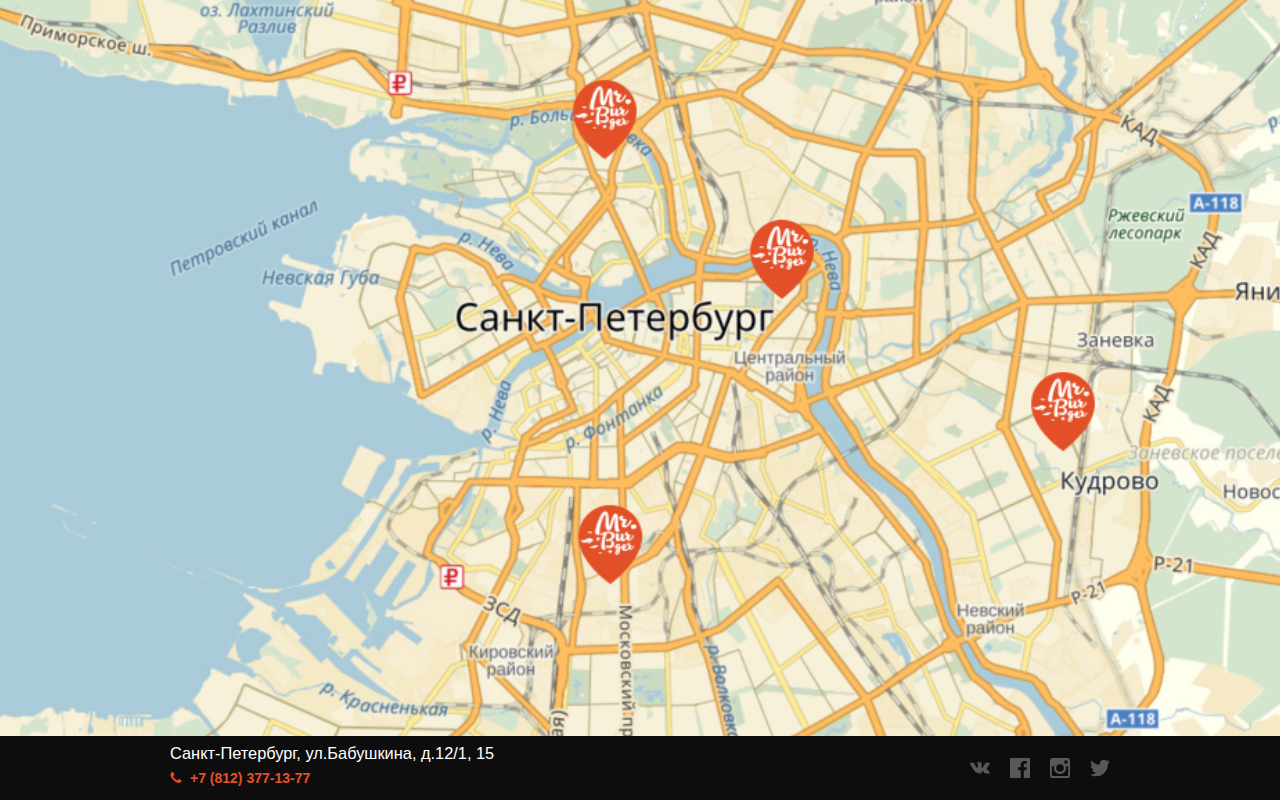
==== commit d9ce1150: "Add files via upload" ====
--- a/index.html
+++ b/index.html
@@ -501,9 +501,9 @@
                 <footer class="footer">
                     <div class="container footer-container">
                         <div class="footer__item footer__contacts">  
-                            <div class="footer__address">
+                            <h3 class="footer__address">
                                 Санкт-Петербург, ул.Бабушкина, д.12/1, 15
-                            </div>  
+                            </h3>  
                             <div class="footer__phone-container">
                                 <div class="footer__phone-icon">
                                     <svg>
